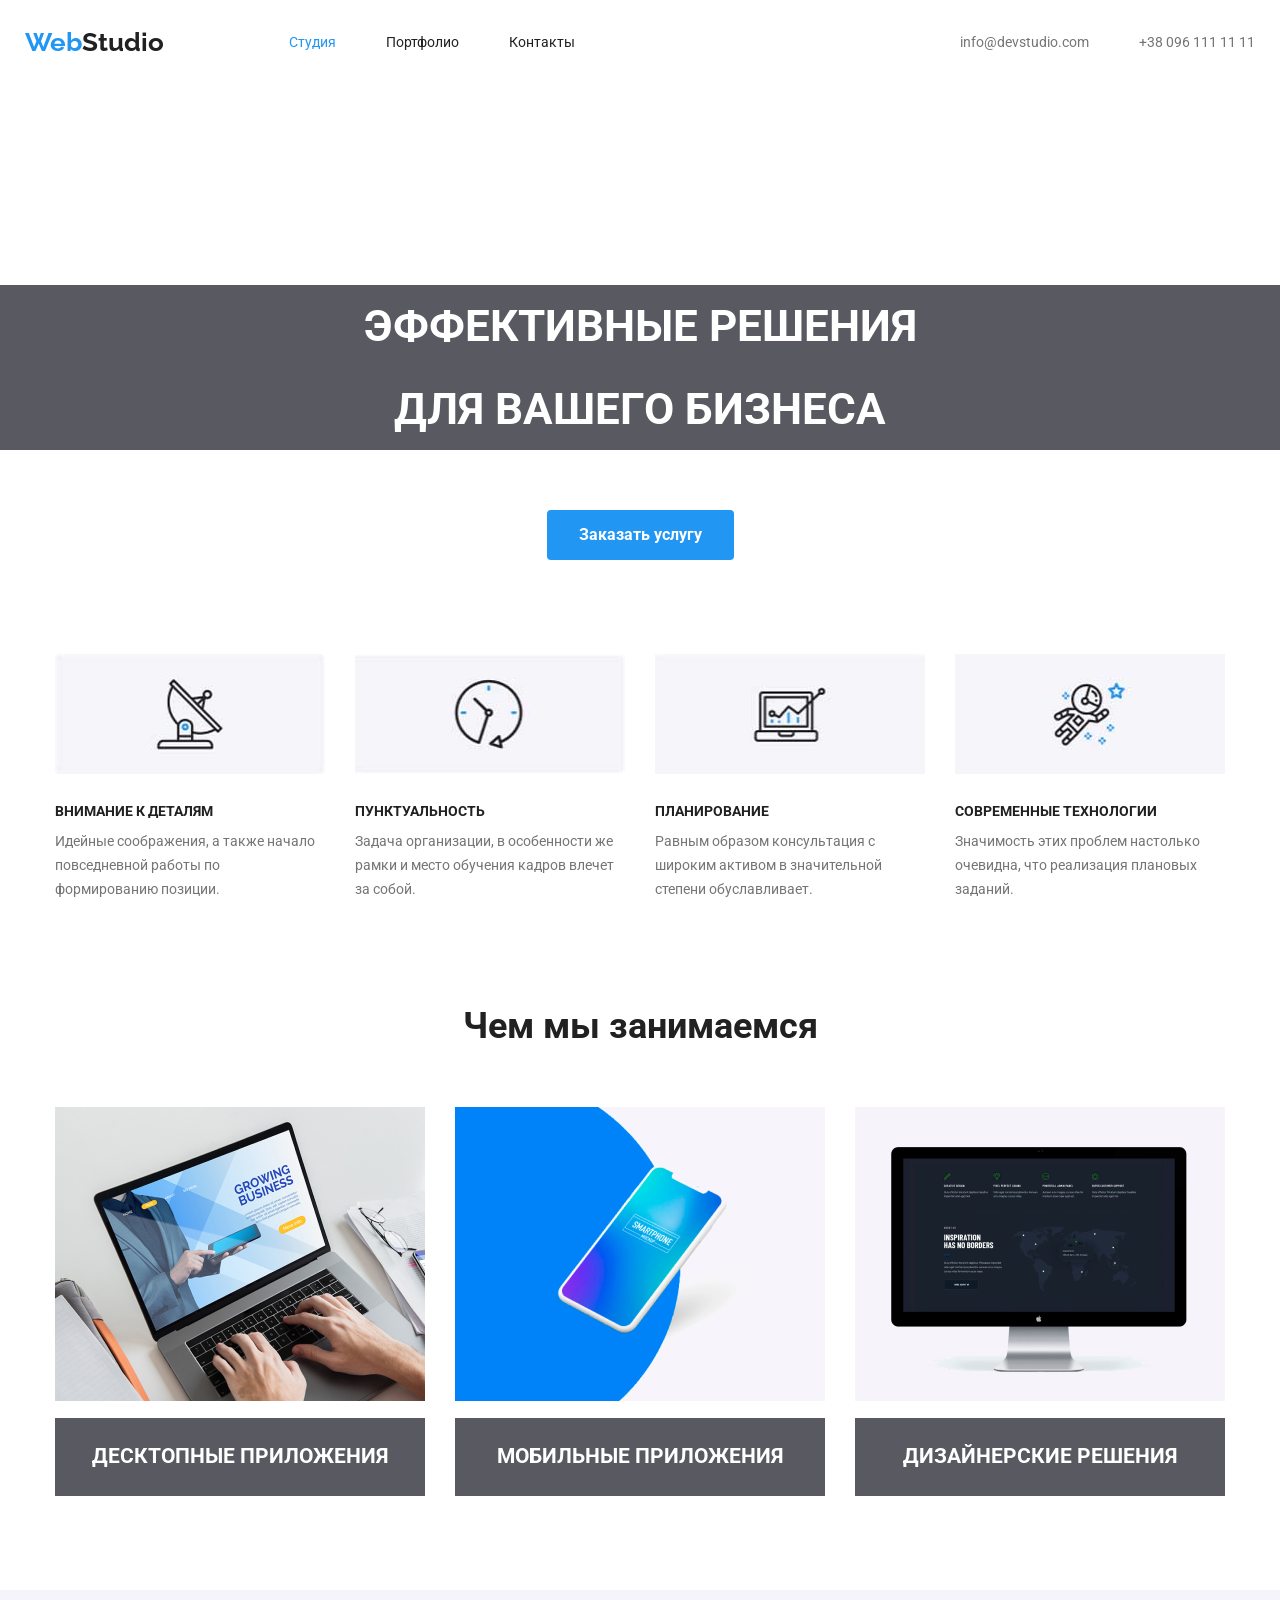
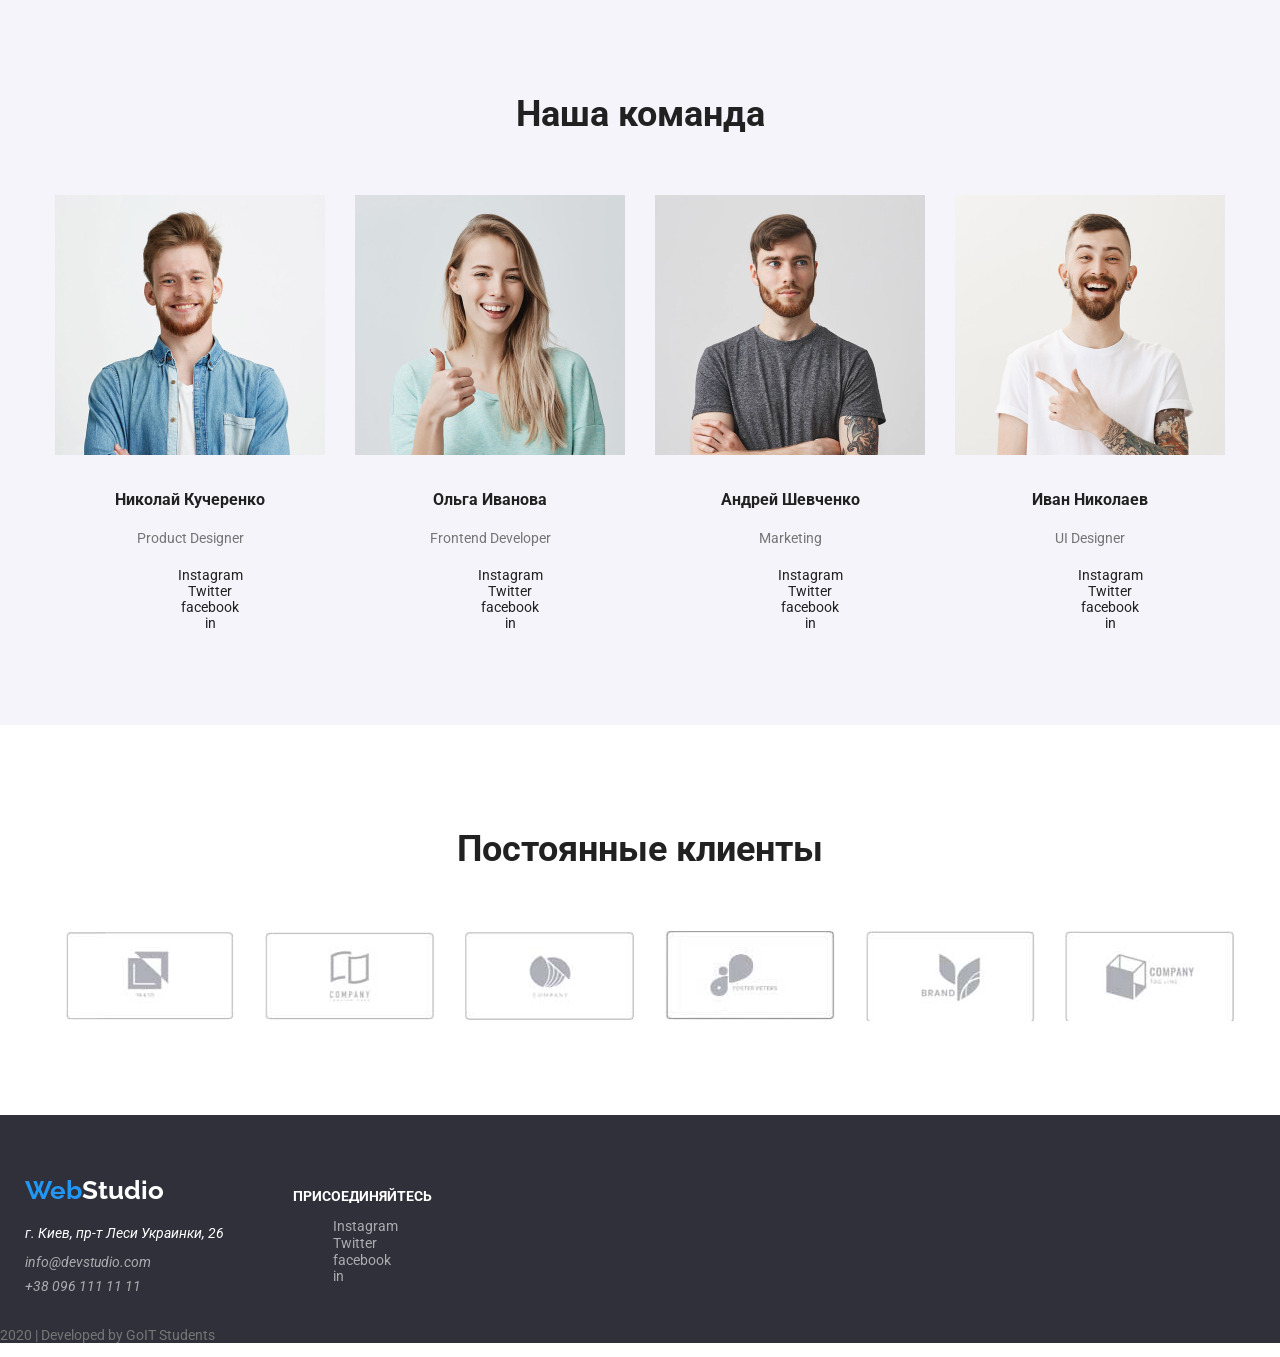
==== index.html @ f67f5628 "удаление ошибки удаление ошибки" ====
<!DOCTYPE html>
<html lang="en">
<head>
<meta charset="UTF-8">
<title>Web Studio</title>

<link href="https://fonts.googleapis.com/css2?family=Raleway:wght@700&family=Roboto:wght@400;700&display=swap" rel="stylesheet"> 

<link rel="stylesheet" type="text/css" href="./css/normalize.css">

<link rel="stylesheet" type="text/css" href="./css/styles.css">

</head>
<body>
   <header>
            <div class="container">
                <nav class="main-nav">
                    <a href="#" class="logo-navigac"><span>Web</span>Studio</a>
                    <ul class="site-nav">
                    <li class="item"><a href="#" class="navigac current">Студия</a></li>
                    <li class="item"><a href="./portfolio.html" class="navigac">Портфолио</a></li>
                    <li class="item"><a href="#" class="navigac">Контакты</a></li>
                    </ul>
                  
                      <ul class="adres-nav">
                      <li class="adres-item"><a href ="mailto:info@devstudio.com" class="contact">info@devstudio.com</a></li>
                      <li class="adres-item"><a href="tel:+380961111111" class="contact">+38 096 111 11 11</a></li>
                      </ul>
                   
                </nav>
            </div>
  </header>


 <main>
    <section class="shapka">
        <h1 class="baner">Эффективные решения<br>для вашего бизнеса</h1>
        <a href="#" class="btn-start">Заказать услугу</a>
    </section>

        <section> 
            <div class="container">
                 <ul  class="advantages">
                    <li class="list-advantages"><img src="images/pole1.jpg" alt="pole1"/>
                    <p class="zaglawn title-advantages">Внимание к деталям</p>
                     <p class="text-pole">Идейные соображения,
                     а также начало повседневной работы по формированию позиции.
                     </p>
                    </li>
                    <li class="list-advantages">
                    <img src="images/pole2.jpg" alt="pole2">
                    <p class="zaglawn title-advantages">Пунктуальность</p>
                    <p class="text-pole">Задача организации,
                     в особенности же рамки и место обучения кадров влечет за собой.
                     </p>
                    </li>
                    <li class="list-advantages">
                    <img src="images/pole3.jpg" alt="pole3">
                     <p class="zaglawn title-advantages">Планирование</p>
                    <p class="text-pole">Равным образом консультация
                     с широким активом в значительной степени обуславливает.
                    </p>
                    </li>
                    <li class="list-advantages">
                     <img src="images/pole4.jpg" alt="pole4">
                     <p class="zaglawn title-advantages">Современные технологии</p>
                     <p class="text-pole">Значимость этих проблем настолько очевидна,
                     что реализация плановых заданий.</p>
                     </li>
                 </ul>
            </div>     
        </section>
    
               
    <div class="container">
        <section class="rabota">
            <p class="title-section"><strong>Чем мы занимаемся</strong></p>
            <ul class="works">
           <li class="works-list">
                <img src="images/destop.jpg" alt="desktop"/>
                <h2 class="zaglawn">Десктопные приложения</h2>
            </li>  
            <li class="works-list">            
                <img src="images/mobi.jpg" alt="mobi"/>
                <h2 class="zaglawn text-fon">Мобильные приложения</h2>
            </li>
            <li class="works-list">
                <img src="images/dizain.jpg" alt="dizain">
                <h2 class="zaglawn text-fon">Дизайнерские решения</h2>
            </li>
            </ul>
        </section>    
    </div>
   

        <section class="komanda">
            <p class="title-section"><strong>Наша команда</strong></p>
        <div class="container">
            <ul class="sotrudnik">
                <li class="sotrudnik-list">  
                    <img src="images/djon.jpg" alt="Николай Кучеренко"/>
                    <h3>Николай Кучеренко</h3>
                    <p class="social-links">Product Designer</p>
                       <ul>
                           <li><a href="#"> Instagram</a></li>
                           <li><a href="#">Twitter</a></li>
                           <li><a href="#">facebook</a></li>
                           <li><a href="#">in</a></li>
                       </ul>
                </li>
                <li class="sotrudnik-list">
                    <img src="images/marta.jpg" alt="Ольга Иванова"/>
                    <h3>Ольга Иванова</h3>
                     <p class="social-links">Frontend Developer</p>
                       <ul>
                          <li><a href="#"> Instagram</a></li>
                          <li><a href="#">Twitter</a></li>
                          <li><a href="#">facebook</a></li>
                         <li><a href="#">in</a></li>
                       </ul>
                </li>   
                <li class="sotrudnik-list">            
                <img src="images/robert.jpg" alt="Андрей Шевченко"/>
                <h3>Андрей Шевченко</h3>
                <p class="social-links">Marketing</p>
                        <ul>
                           <li><a href="#"> Instagram</a></li>
                           <li><a href="#">Twitter</a></li>
                           <li><a href="#">facebook</a></li>
                           <li><a href="#">in</a></li>
                        </ul>
                </li>
                <li class="sotrudnik-list">
                <img src="images/martin.jpg" alt="Иван Николаев"/>
                <h3>Иван Николаев</h3>
                <p class="social-links">UI Designer</p>
                       <ul>
                          <li><a href="#"> Instagram</a></li>
                          <li><a href="#">Twitter</a></li>
                          <li><a href="#">facebook</a></li>
                          <li><a href="#">in</a></li>
                       </ul>
                </li>
            </ul>       
        </div>
        </section>


     <section class="klientu">
       <p class="title-section"><strong>Постоянные клиенты</strong></p>
       <div class="container">
        <ul class="klientu-list">
            <li class="klientu-items"><a href="#"><img src="images/logo1.jpg" alt="Ja-co"/></a></li>
            <li class="klientu-items"><a href="#"><img src="images/logo2.jpg" alt="Kompany"/></a></li>
            <li class="klientu-items"><a href="#"><img src="images/logo3.jpg" alt="Logotip"/></a></li>
            <li class="klientu-items"><a href="#"><img src="images/logo4.jpg" alt="foster peters"/></a></li>
            <li class="klientu-items"><a href="#"><img src="images/logo5.jpg" alt="brand"/></a></li>
            <li class="klientu-items"><a href="#"><img src="images/logo6.jpg" alt="TAg Line"/></a></li>
        </ul>
       </div>
                
    </section>
 </main>

     <footer>

    <div class="container">

      <div class="container-foter">
        <div>
            <a href="#" class="logo-footer"><span>Web</span>Studio</a>
        <address>
            <p class="podval">г. Киев, пр-т Леси Украинки, 26</p>

            <ul class="link-footer">
            <li><a href ="mailto:info@devstudio.com" class="adres-footer">info@devstudio.com</a>
            </li>    
            <li><a href="tel:+380961111111" class="adres-footer" >+38 096 111 11 11</a>
            </li>
            </ul>
        </address>
        </div>
            
        <div class="prisoedinenie">
            <p class="zaglawn">присоединяйтесь</p>
            <ul>
               <li class="soc-seti"><a href="#" aria-label="instagram">Instagram</a></li>
               <li class="soc-seti"><a href="#" aria-label="Twitter">Twitter</a></li>
               <li class="soc-seti"><a href="#" aria-label="Twitter">facebook</a></li>
               <li class="soc-seti"><a href="#" aria-label="linkedin">in</a></li>
             </ul>
    </div>    
    

    </div>
      </div>
          
            <p class="copirayt">2020 | Developed by GoIT Students</p>
     </footer>

 </body>
</html>
---- css/styles.css ----
:root {
    --primary-text-color: #212121;
    --primery-fon: #FFFFFF;
    --stile-text-color: #757575;
    --color-fon-button: #F5F4FA;
     --button-text-activ:#FFFFFF;
    --activ-button-color: #2196F3;
    --activ-text-color:  #2196F3;
    --footer-fon-color: #2F303A;
    --footer-text-color: #FFFFFF;
    --logo-color: #2196F3;
    --section-komanda-color: #F5F4FA;
    --color-adress-footer: rgba(255, 255, 255, 0.6);
    --text-fon: rgba(47, 48, 58, 0.8);  
    --color-zagolovka: #FFFFFF;
    --color-border: #EEEEEE;}

body { color: var(--primary-text-color);
font-family: Roboto, sans-serif;
font-size: 14px;
background-color: var(--primery-fon);
}

li {list-style: none;
    margin-left: 0;}

/*navigac*/

.navigac:hover, .navigac:focus,
.contact:hover, .contact:focus
{color: var(--activ-text-color);
     }
    
.perehod:activ {
    color: var(--activ-text-color);
}     


.contact {color: var(--stile-text-color);
    line-height: 1.14;
           }
/*aktivnaya ssulka*/
.current {color: var(--activ-text-color);}

.container {
    width: 1230px;
    margin-left: auto;
    margin-right: auto;
    padding-left: 15px;
    padding-right: 15px;
}

/*ссылки навигации*/
.main-nav {display: flex;
align-items: center;
}

img {display: block;}

span {color: var(--logo-color);}

/*nash logotip*/
.logo-navigac {font-family: Raleway, cursive;
    font-size: 26px;
    font-weight: bold;
    line-height: 1.19;
margin-right: 85px;}    


.site-nav {display: flex;
margin-top: 0;
margin-bottom: 0;
}


.site-nav .item + .item { margin-left: 50px;}

/* menu */ 
.navigac {display: block;
    padding-top: 32px;
    padding-bottom: 32px;
    margin-top: 0;
    margin-bottom: 0;

line-height: 1.5;}

.adres-nav {display: flex;
margin-left: auto;}

.adres-nav .adres-item + .adres-item {margin-left: 50px;}



.shapka {    
        text-align: center;
           }  
.baner {margin-top: 200px;
    font-size: 44px;
    line-height: 1.88;
    color: var(--button-text-activ);
    text-transform: uppercase;
    background-color: var(--text-fon) }   
 

     /*centralnaya knopka*/  
.btn-start {
display: inline-block;
background-color: var(--activ-button-color);
border-radius: 4px;
color: var(--footer-text-color);
padding: 10px 32px;
font-size: 16px;
font-weight: 700;
line-height: 1.9;
margin-top: 30px;}   


/* 4 preimyshestva */
.advantages {display: flex;
    padding-top: 94px;
    padding-left: 0;
justify-content: center;
margin: 0;}

.advantages .list-advantages + .list-advantages{ margin-left: 30px;}

.list-advantages {width: 270px;
   }

.title-advantages {margin-top: 30px;
    margin-bottom: 0;
}

.zaglawn {
    font-weight: 700;
    text-transform: uppercase;
    line-height: 1.14;
          }

.text-pole {
            line-height: 1.7;
        color: var(--stile-text-color);
        margin-top: 10px;
        margin-bottom: 0;
         }          


/* fon 3 elementov na preimyshestvax*/
.rabota {text-align: center;}

.title-section   {
    margin-top: 94px;
    margin-bottom: 50px;

    font-size: 36px;
       display: inline-block;
    line-height: 1.7;
    }   

.works { display: flex; justify-content: center;
padding-left: 0;
margin-top: 0;
margin-bottom: 0;}


.works .works-list + .works-list {margin-left: 30px;}

.list-works {width: 370px;}

h2 {color: var(--button-text-activ);
    background-color: var(--text-fon);
   padding-top: 27px;
padding-bottom: 27px;
margin-bottom: 94px;
}

/* komanda 4 elementa*/

.komanda {background-color: var(--section-komanda-color);
 text-align: center; }

.sotrudnik {display: flex;
    justify-content: center;
  padding-bottom: 94px;
margin-top: 0;
margin-bottom: 0;
padding-left: 0;} 

.sotrudnik .sotrudnik-list + .sotrudnik-list {
    margin-left: 30px;
}

h3 { display: inline-block;
    margin-top: 30px;
    margin-bottom: 0;
    
font-size: 16px;
line-height: 1.9;}

.social-links { margin-top: 10px;
    margin-bottom: 16px;
    
    line-height: 1.8; 
    color: var(--stile-text-color);}


/* postoyannue klientu */

.klientu {text-align: center;}

.klientu-list {display: flex; margin-top: 0;
margin-bottom: 94px;}

.klientu-list .klientu-items + .klientu-items {margin-left: 30px;}

/* footer*/
footer {font-family: Roboto;
    color: var(--footer-text-color);
    background-color: var(--footer-fon-color);
     font-size: 14px;
  line-height: 1.19;
  padding-top: 60px;
      }

.container-foter {display: flex;
}    

.podval {margin-top: 20px;
margin-bottom: 0;}

.link-footer {padding-left: 0;
    margin-top: 9px;
}

.prisoedinenie {margin-left: 69px;}

.logo-footer {
    color: var(--footer-text-color);
    font-family: Raleway;
    font-style: normal;
    font-weight: bold;
    font-size: 26px;
   }

.adres-footer {color: var(--color-adress-footer) ; 
    line-height: 1.7;
      } 



.soc-seti > a {color: var(--color-adress-footer);}


 
.copirayt {color: var(--stile-text-color);}



      /* Vkladka Portfolio*/
.button 
        {display: inline-block;
        background-color: var(--color-fon-button);
        border-radius: 4px;
         padding: 6px 22px;
         font-size: 16px;
         font-weight: 500;
         line-height: 1.6;}

.button:hover,
.button:focus {
    background-color: var(--activ-button-color);
    color: var(--button-text-activ);
           }         

.vse-knopki{display: flex;
justify-content: center;
margin-bottom: 50px;
margin-top: 0;
margin-top: 94px;}

.vse-knopki .list-vse + .list-vse {margin-left: 8px;}

.galeri {display: flex;
    flex-wrap: wrap;
    padding-left: 0;
    margin-top: 0;
    justify-content: center;
}

.galeri-list {width: 370px;
border: 1px solid var(--color-border);
margin-bottom: 30px;
}

.galeri .galeri-list + .galeri-list {margin-left: 30px;}


.text-box {color:#FFFFFF;
font-size: 18px;
line-height: 1.5;
background-color: #2196F3;}

.title-box {margin-left: 24px;
    font-size: 18px;
    line-height: 2;
    margin-bottom: 4px;
     }

.subtitle {margin-left: 24px;
    margin-top: 0;
    margin-bottom: 20px;
       line-height: 1.9;
       color: var(--stile-text-color);
       }
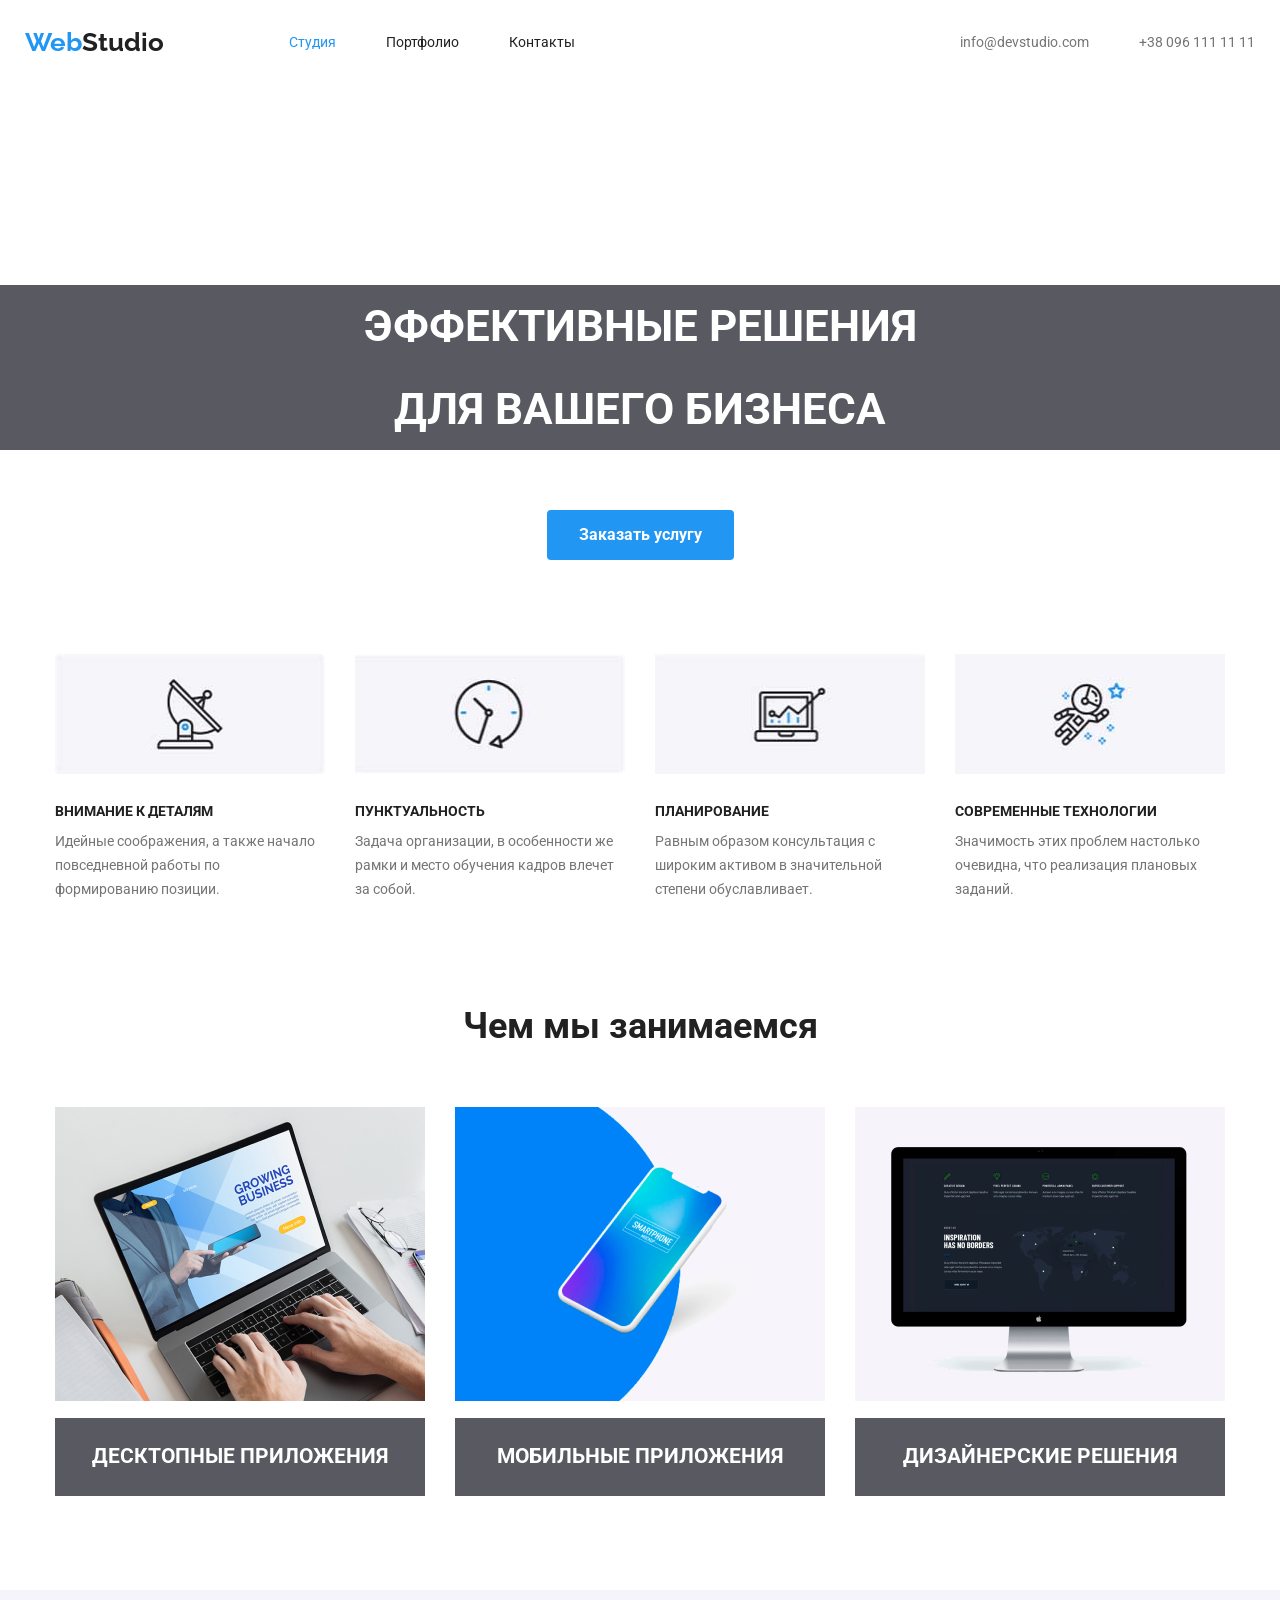
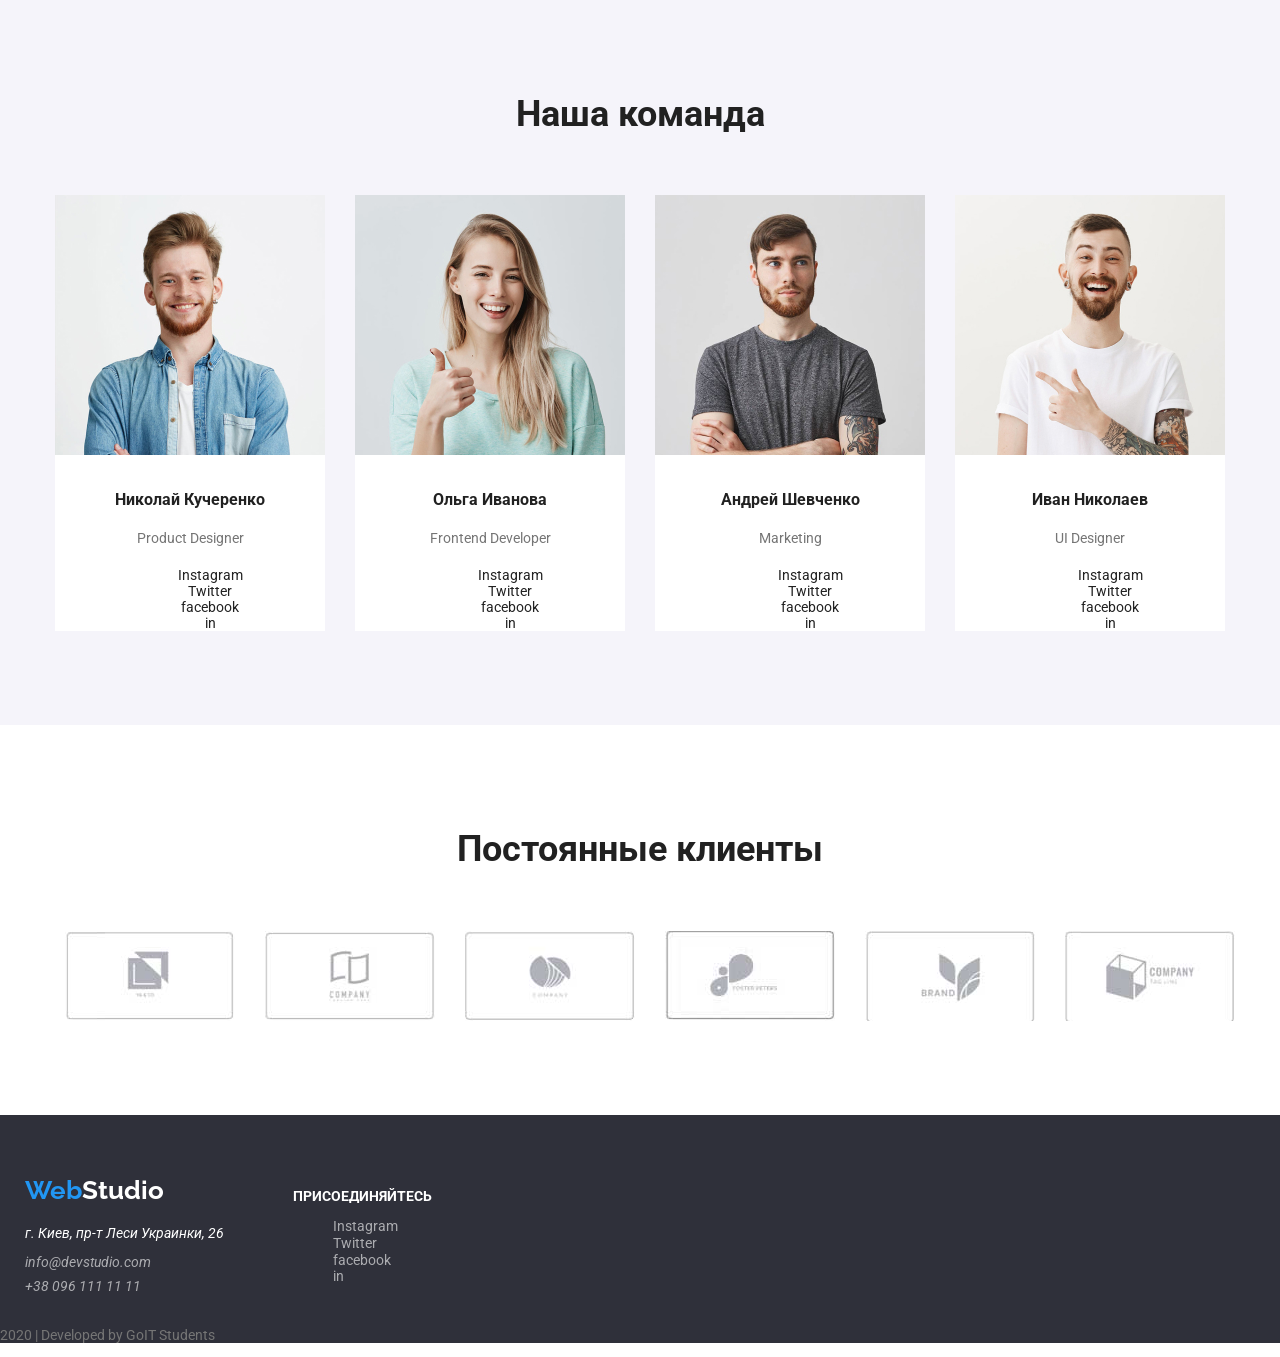
==== commit 11e17706: "Добавление фона к сотруднику" ====
--- a/index.html
+++ b/index.html
@@ -98,6 +98,7 @@
         <div class="container">
             <ul class="sotrudnik">
                 <li class="sotrudnik-list">  
+                    <div class="fon-sotrudnik">
                     <img src="images/djon.jpg" alt="Николай Кучеренко"/>
                     <h3>Николай Кучеренко</h3>
                     <p class="social-links">Product Designer</p>
@@ -107,9 +108,11 @@
                            <li><a href="#">facebook</a></li>
                            <li><a href="#">in</a></li>
                        </ul>
+                    </div>
                 </li>
                 <li class="sotrudnik-list">
-                    <img src="images/marta.jpg" alt="Ольга Иванова"/>
+                    <div class="fon-sotrudnik">
+                        <img src="images/marta.jpg" alt="Ольга Иванова"/>
                     <h3>Ольга Иванова</h3>
                      <p class="social-links">Frontend Developer</p>
                        <ul>
@@ -118,9 +121,11 @@
                           <li><a href="#">facebook</a></li>
                          <li><a href="#">in</a></li>
                        </ul>
+                    </div>
                 </li>   
                 <li class="sotrudnik-list">            
-                <img src="images/robert.jpg" alt="Андрей Шевченко"/>
+                <div class="fon-sotrudnik">
+                    <img src="images/robert.jpg" alt="Андрей Шевченко"/>
                 <h3>Андрей Шевченко</h3>
                 <p class="social-links">Marketing</p>
                         <ul>
@@ -129,9 +134,11 @@
                            <li><a href="#">facebook</a></li>
                            <li><a href="#">in</a></li>
                         </ul>
+                </div>
                 </li>
                 <li class="sotrudnik-list">
-                <img src="images/martin.jpg" alt="Иван Николаев"/>
+                <div class="fon-sotrudnik">
+                    <img src="images/martin.jpg" alt="Иван Николаев"/>
                 <h3>Иван Николаев</h3>
                 <p class="social-links">UI Designer</p>
                        <ul>
@@ -140,6 +147,7 @@
                           <li><a href="#">facebook</a></li>
                           <li><a href="#">in</a></li>
                        </ul>
+                </div>
                 </li>
             </ul>       
         </div>
--- a/css/styles.css
+++ b/css/styles.css
@@ -186,6 +186,8 @@
 margin-bottom: 0;
 padding-left: 0;} 
 
+.fon-sotrudnik {background-color: var(--primery-fon) ;} 
+
 .sotrudnik .sotrudnik-list + .sotrudnik-list {
     margin-left: 30px;
 }
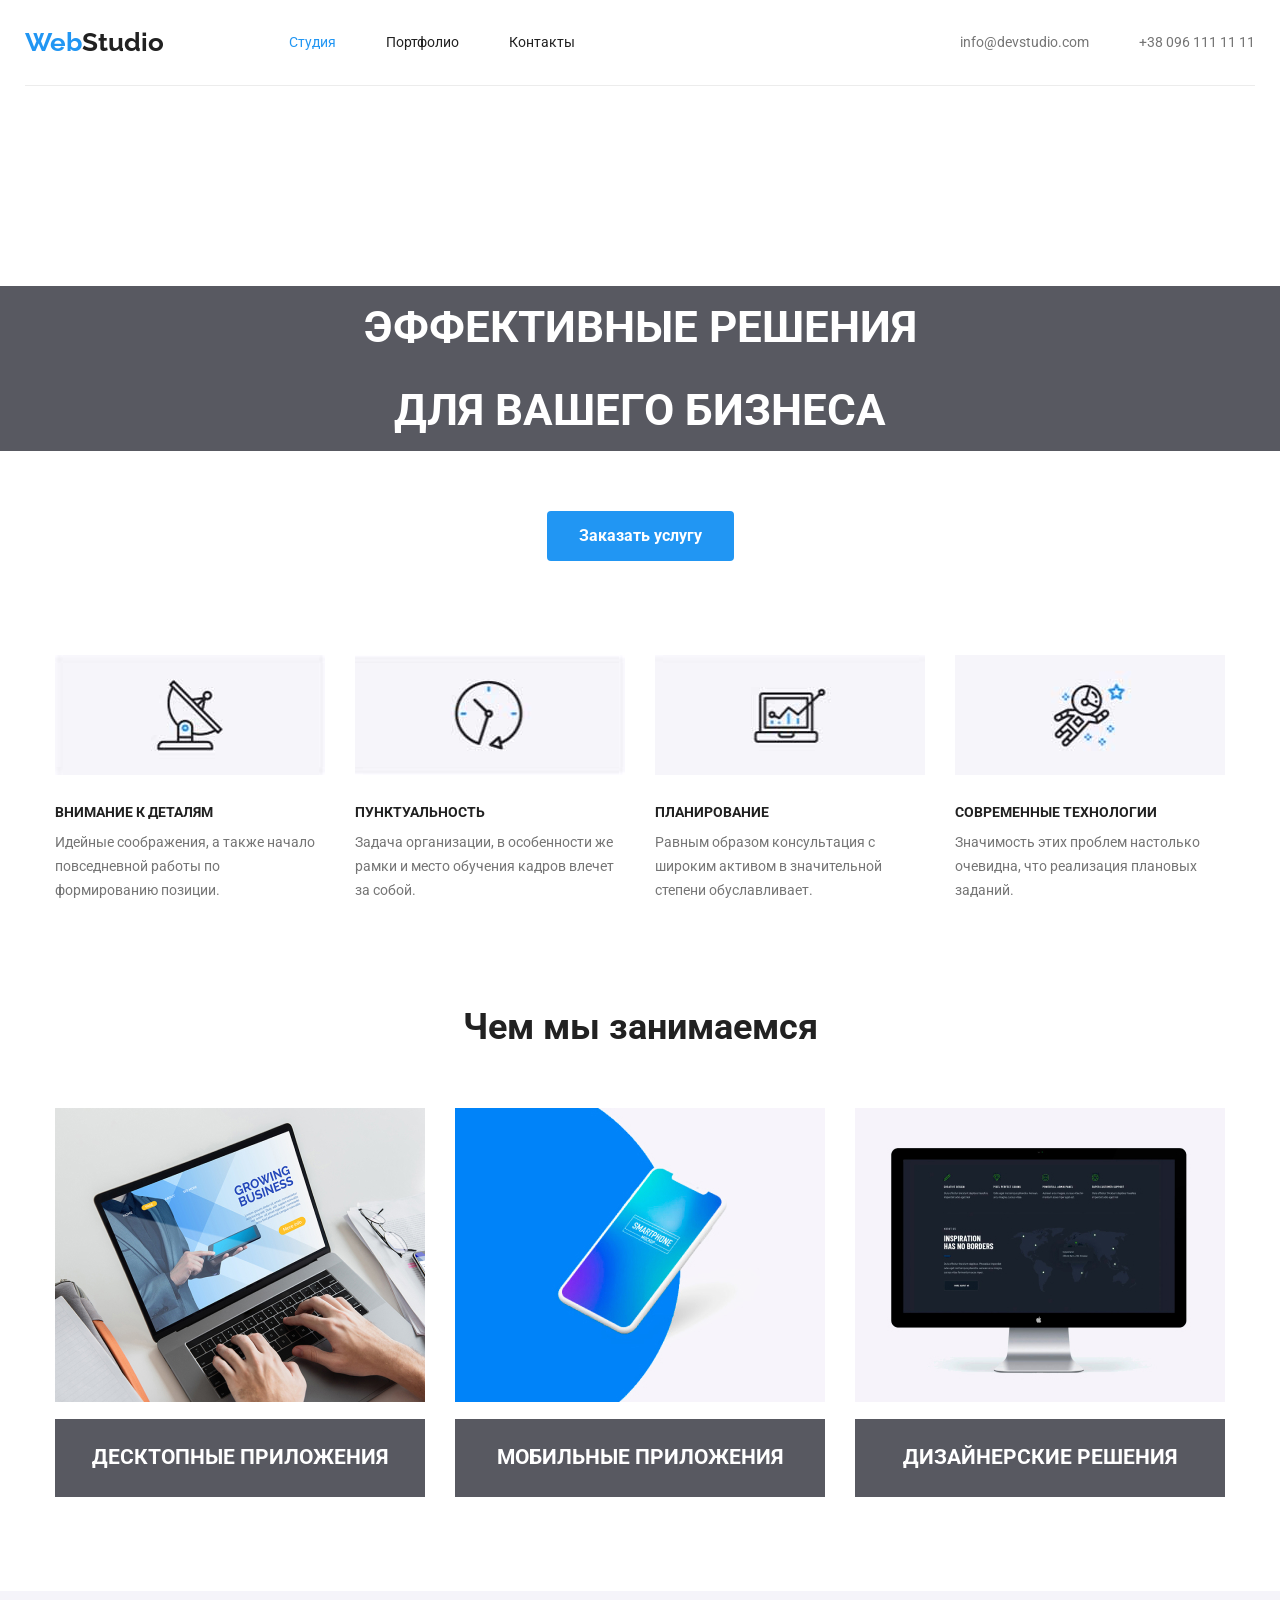
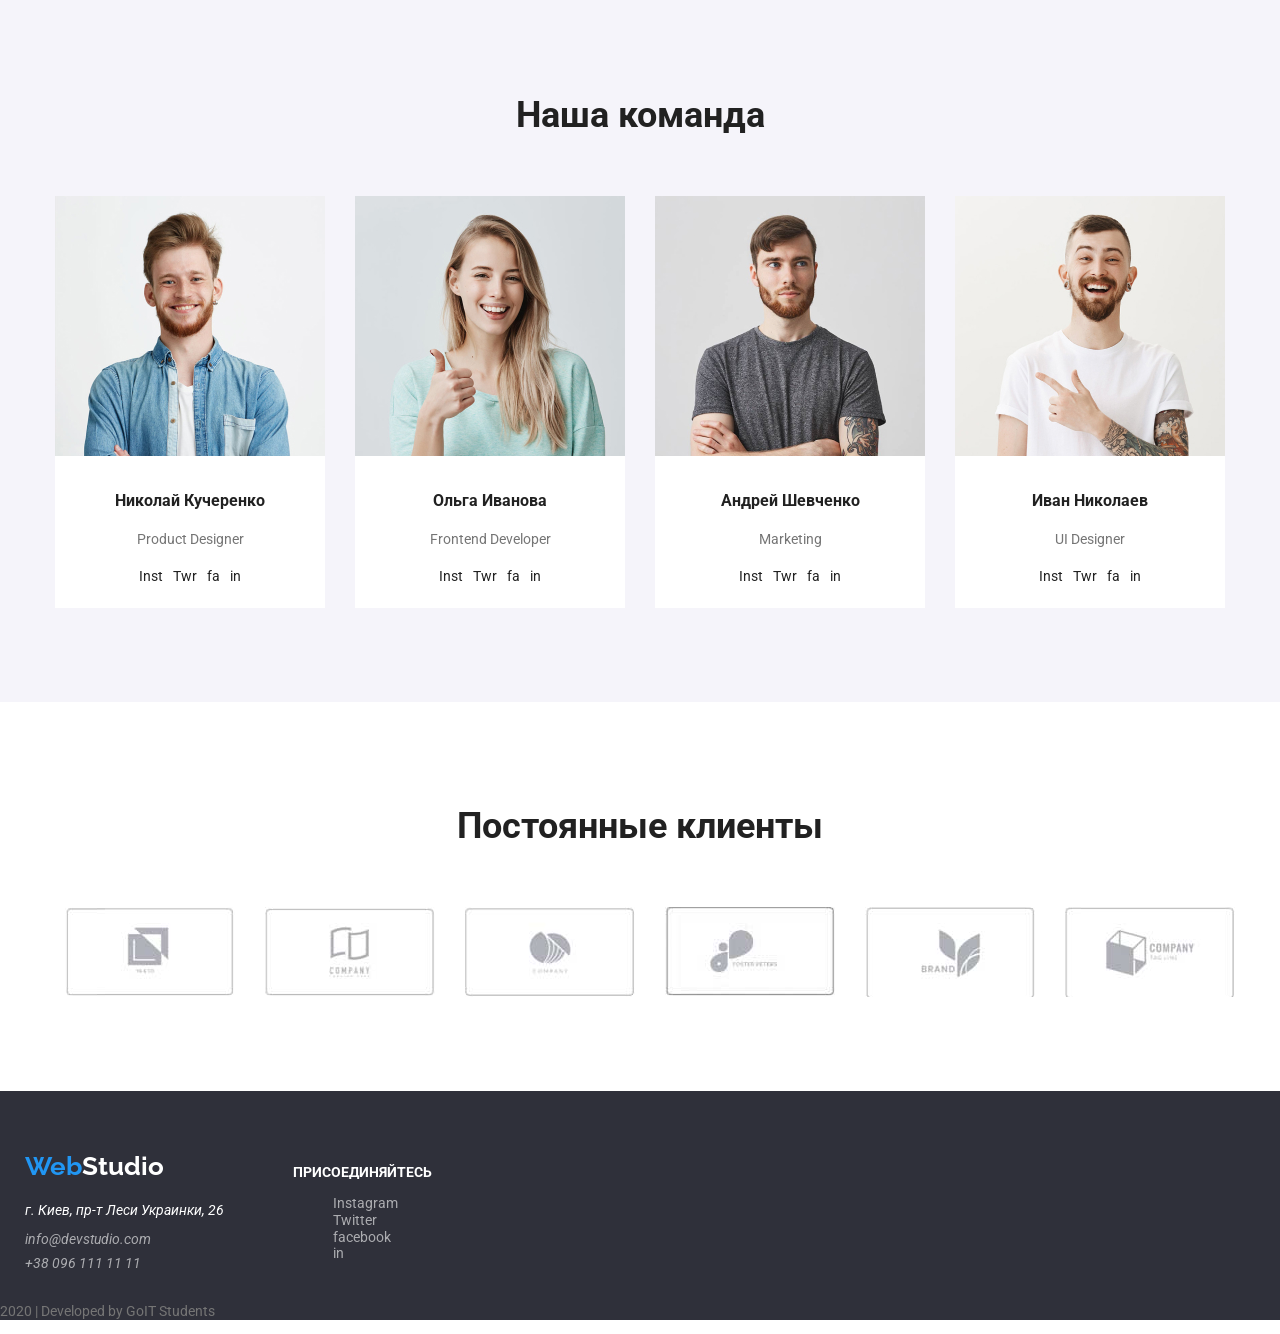
==== commit 7501647e: "отступ соц сети отступ соц сети" ====
--- a/index.html
+++ b/index.html
@@ -102,11 +102,11 @@
                     <img src="images/djon.jpg" alt="Николай Кучеренко"/>
                     <h3>Николай Кучеренко</h3>
                     <p class="social-links">Product Designer</p>
-                       <ul>
-                           <li><a href="#"> Instagram</a></li>
-                           <li><a href="#">Twitter</a></li>
-                           <li><a href="#">facebook</a></li>
-                           <li><a href="#">in</a></li>
+                       <ul class="seti">
+                           <li class="link-seti"><a href="#"> Inst</a></li>
+                           <li class="link-seti"><a href="#">Twr</a></li>
+                           <li class="link-seti"><a href="#">fa</a></li>
+                           <li class="link-seti"><a href="#">in</a></li>
                        </ul>
                     </div>
                 </li>
@@ -115,12 +115,12 @@
                         <img src="images/marta.jpg" alt="Ольга Иванова"/>
                     <h3>Ольга Иванова</h3>
                      <p class="social-links">Frontend Developer</p>
-                       <ul>
-                          <li><a href="#"> Instagram</a></li>
-                          <li><a href="#">Twitter</a></li>
-                          <li><a href="#">facebook</a></li>
-                         <li><a href="#">in</a></li>
-                       </ul>
+                     <ul class="seti">
+                        <li class="link-seti"><a href="#"> Inst</a></li>
+                        <li class="link-seti"><a href="#">Twr</a></li>
+                        <li class="link-seti"><a href="#">fa</a></li>
+                        <li class="link-seti"><a href="#">in</a></li>
+                    </ul>
                     </div>
                 </li>   
                 <li class="sotrudnik-list">            
@@ -128,12 +128,12 @@
                     <img src="images/robert.jpg" alt="Андрей Шевченко"/>
                 <h3>Андрей Шевченко</h3>
                 <p class="social-links">Marketing</p>
-                        <ul>
-                           <li><a href="#"> Instagram</a></li>
-                           <li><a href="#">Twitter</a></li>
-                           <li><a href="#">facebook</a></li>
-                           <li><a href="#">in</a></li>
-                        </ul>
+                <ul class="seti">
+                    <li class="link-seti"><a href="#"> Inst</a></li>
+                    <li class="link-seti"><a href="#">Twr</a></li>
+                    <li class="link-seti"><a href="#">fa</a></li>
+                    <li class="link-seti"><a href="#">in</a></li>
+                </ul>
                 </div>
                 </li>
                 <li class="sotrudnik-list">
@@ -141,12 +141,12 @@
                     <img src="images/martin.jpg" alt="Иван Николаев"/>
                 <h3>Иван Николаев</h3>
                 <p class="social-links">UI Designer</p>
-                       <ul>
-                          <li><a href="#"> Instagram</a></li>
-                          <li><a href="#">Twitter</a></li>
-                          <li><a href="#">facebook</a></li>
-                          <li><a href="#">in</a></li>
-                       </ul>
+                <ul class="seti">
+                    <li class="link-seti"><a href="#"> Inst</a></li>
+                    <li class="link-seti"><a href="#">Twr</a></li>
+                    <li class="link-seti"><a href="#">fa</a></li>
+                    <li class="link-seti"><a href="#">in</a></li>
+                </ul>
                 </div>
                 </li>
             </ul>       
--- a/css/styles.css
+++ b/css/styles.css
@@ -53,6 +53,7 @@
 /*ссылки навигации*/
 .main-nav {display: flex;
 align-items: center;
+border-bottom: 1px solid #ECECEC;
 }
 
 img {display: block;}
@@ -205,6 +206,13 @@
     line-height: 1.8; 
     color: var(--stile-text-color);}
 
+.seti {display: flex;
+     padding-left: 0;
+     padding-bottom: 24px;
+    justify-content: center;
+}
+.seti .link-seti + .link-seti {margin-left: 10px;}
+
 
 /* postoyannue klientu */
 
@@ -287,14 +295,24 @@
     padding-left: 0;
     margin-top: 0;
     justify-content: center;
+    margin-bottom: 64px;
+    border: 1px solid red;
 }
 
 .galeri-list {width: 370px;
-border: 1px solid var(--color-border);
 margin-bottom: 30px;
 }
 
+.cart-content {  
+     border-bottom: 1px solid var(--color-border);
+     border-left: 1px solid var(--color-border);
+     border-right: 1px solid var(--color-border);
+     padding: 20px 24px;
+  }
+
+
 .galeri .galeri-list + .galeri-list {margin-left: 30px;}
+
 
 
 .text-box {color:#FFFFFF;
@@ -302,15 +320,14 @@
 line-height: 1.5;
 background-color: #2196F3;}
 
-.title-box {margin-left: 24px;
+.title-box {margin-top: 0;
+    margin-bottom: 4px;
     font-size: 18px;
     line-height: 2;
-    margin-bottom: 4px;
-     }
-
-.subtitle {margin-left: 24px;
-    margin-top: 0;
-    margin-bottom: 20px;
-       line-height: 1.9;
+      }
+
+.subtitle {margin-top: 0;
+    margin-bottom: 0;
+     line-height: 1.9;
        color: var(--stile-text-color);
        }          
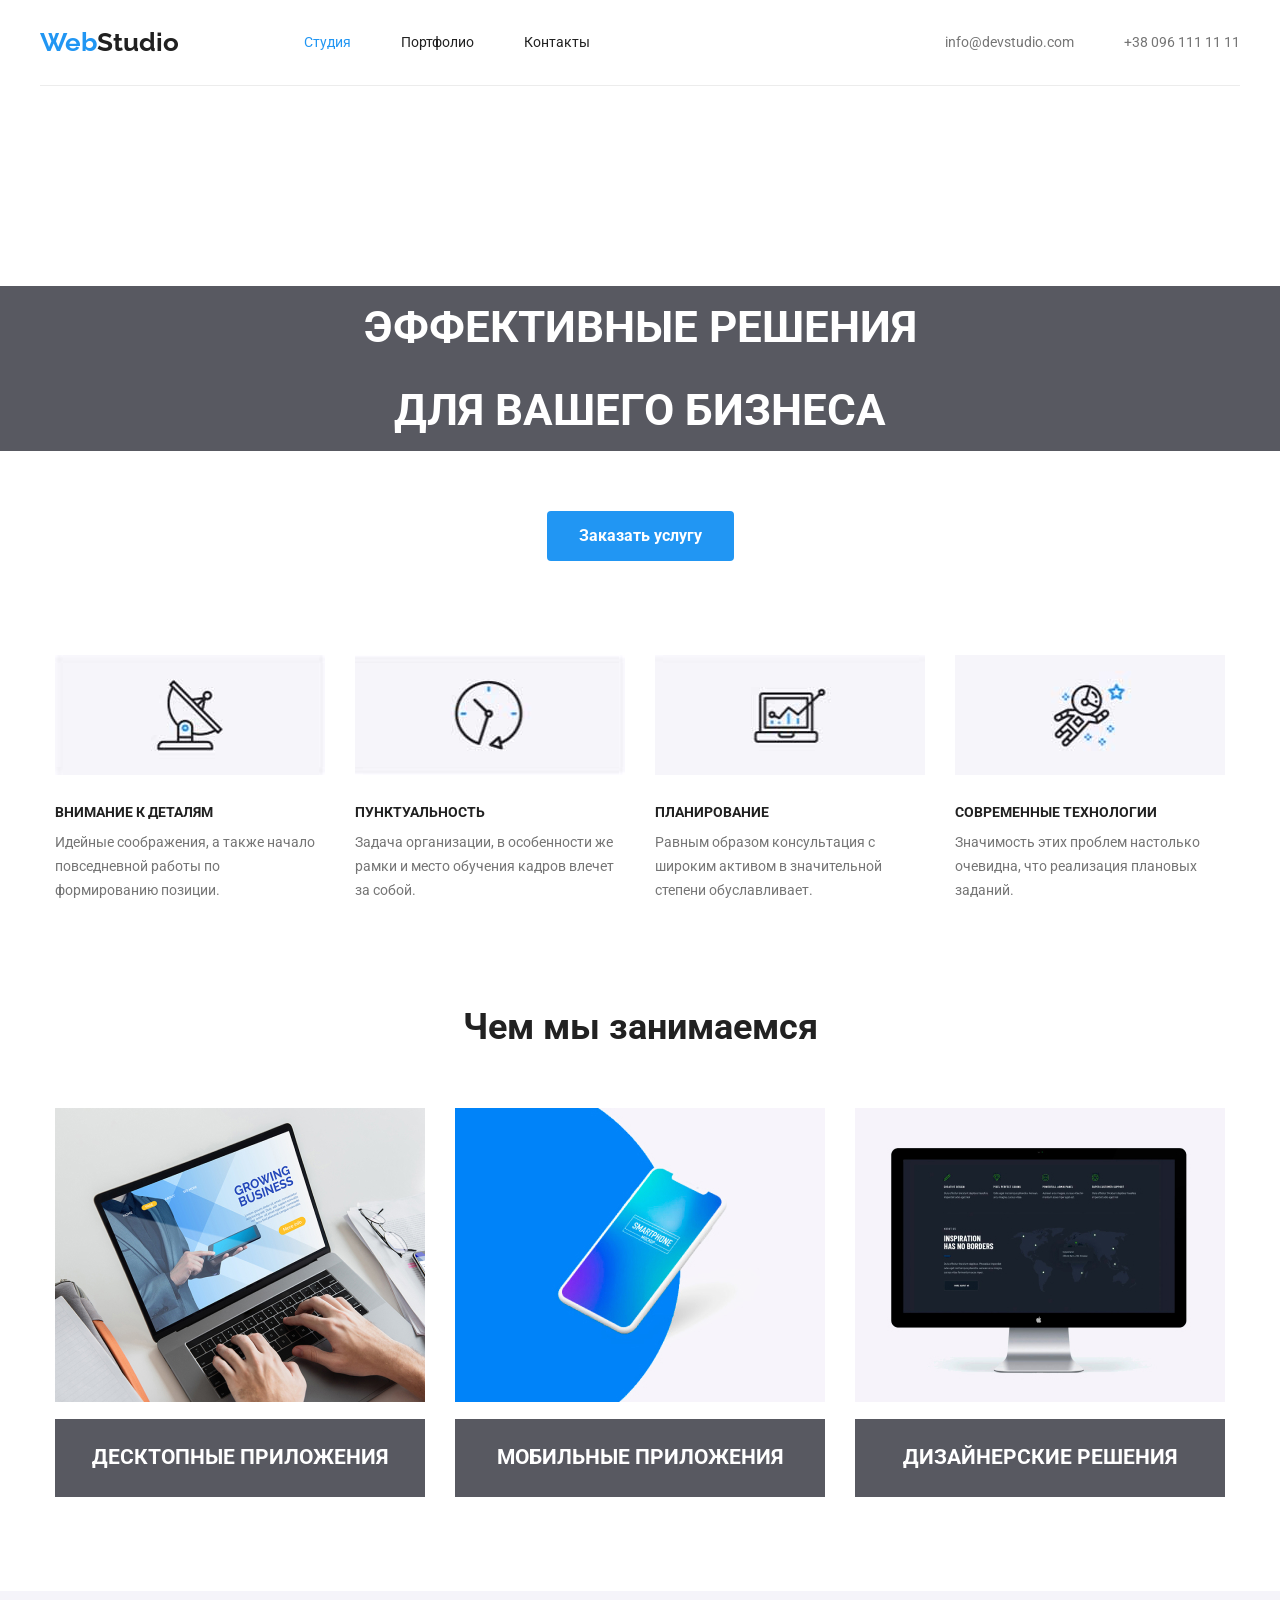
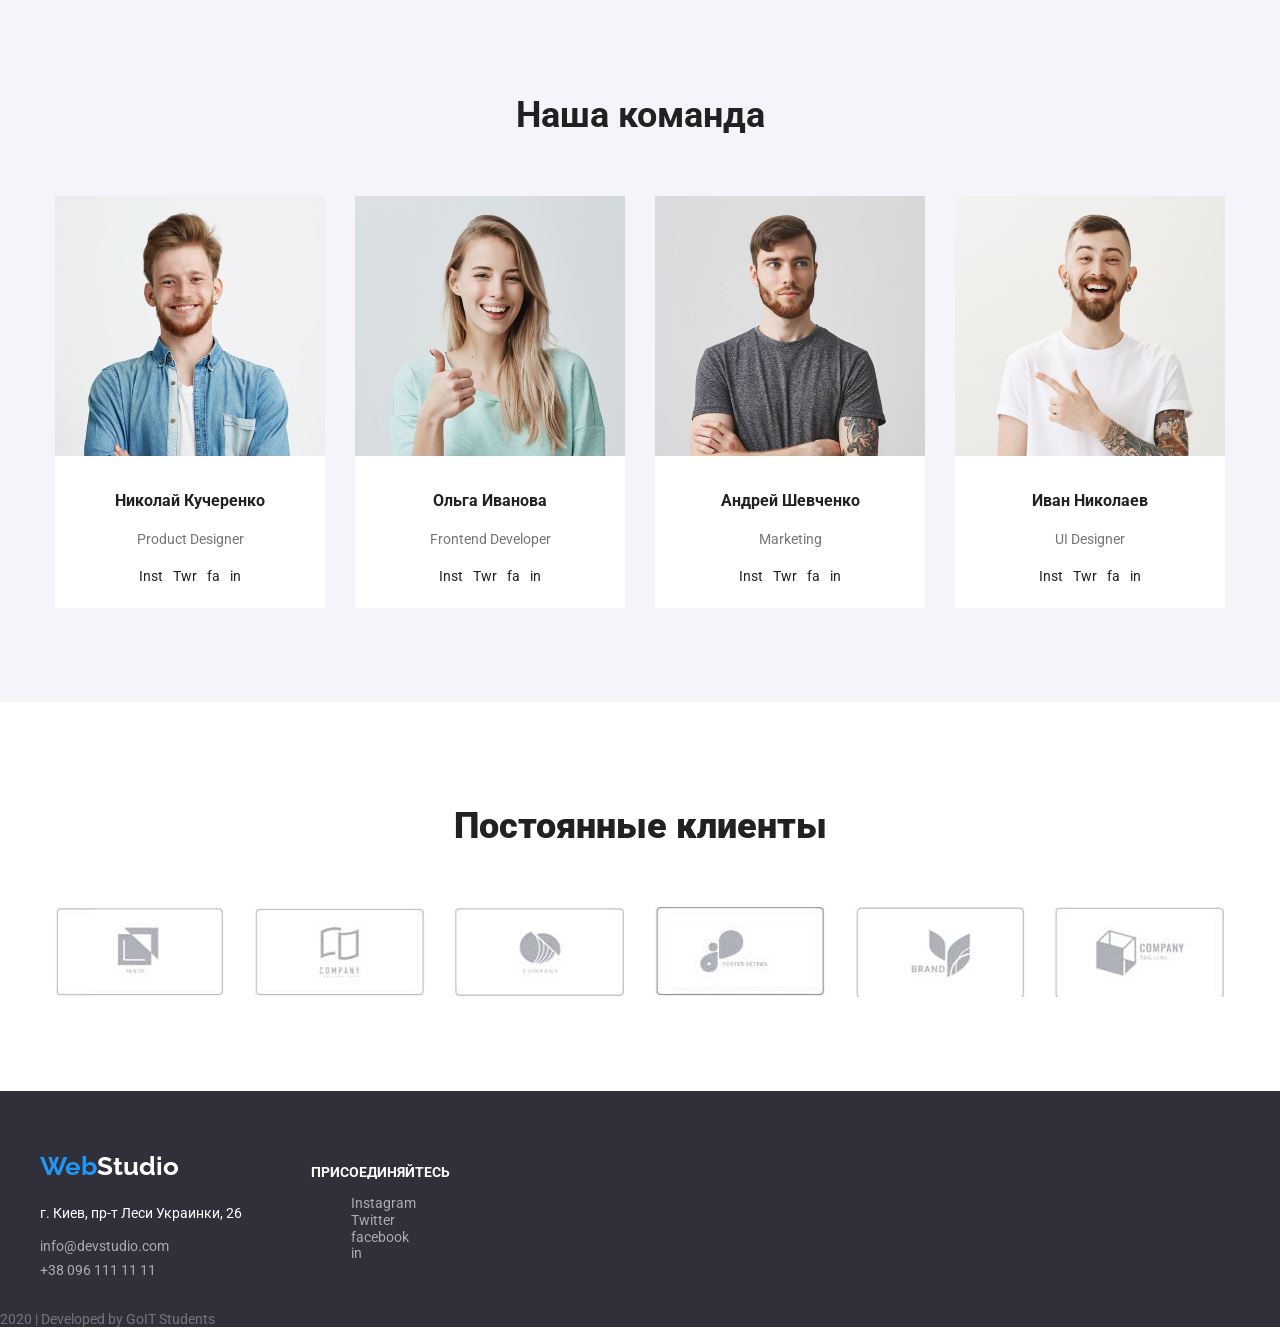
==== commit c3b547fb: "правки по отступам и разметке" ====
--- a/index.html
+++ b/index.html
@@ -40,6 +40,7 @@
 
         <section> 
             <div class="container">
+                <h2 class="title-advantage">Наши преимущества</h2>
                  <ul  class="advantages">
                     <li class="list-advantages"><img src="images/pole1.jpg" alt="pole1"/>
                     <p class="zaglawn title-advantages">Внимание к деталям</p>
@@ -78,15 +79,15 @@
             <ul class="works">
            <li class="works-list">
                 <img src="images/destop.jpg" alt="desktop"/>
-                <h2 class="zaglawn">Десктопные приложения</h2>
+                <h2 class="zaglawn works-title">Десктопные приложения</h2>
             </li>  
             <li class="works-list">            
                 <img src="images/mobi.jpg" alt="mobi"/>
-                <h2 class="zaglawn text-fon">Мобильные приложения</h2>
+                <h2 class="zaglawn works-title">Мобильные приложения</h2>
             </li>
             <li class="works-list">
                 <img src="images/dizain.jpg" alt="dizain">
-                <h2 class="zaglawn text-fon">Дизайнерские решения</h2>
+                <h2 class="zaglawn works-title">Дизайнерские решения</h2>
             </li>
             </ul>
         </section>    
@@ -100,7 +101,7 @@
                 <li class="sotrudnik-list">  
                     <div class="fon-sotrudnik">
                     <img src="images/djon.jpg" alt="Николай Кучеренко"/>
-                    <h3>Николай Кучеренко</h3>
+                    <h3 class="title-sotrudnik">Николай Кучеренко</h3>
                     <p class="social-links">Product Designer</p>
                        <ul class="seti">
                            <li class="link-seti"><a href="#"> Inst</a></li>
@@ -113,7 +114,7 @@
                 <li class="sotrudnik-list">
                     <div class="fon-sotrudnik">
                         <img src="images/marta.jpg" alt="Ольга Иванова"/>
-                    <h3>Ольга Иванова</h3>
+                    <h3 class="title-sotrudnik">Ольга Иванова</h3>
                      <p class="social-links">Frontend Developer</p>
                      <ul class="seti">
                         <li class="link-seti"><a href="#"> Inst</a></li>
@@ -126,7 +127,7 @@
                 <li class="sotrudnik-list">            
                 <div class="fon-sotrudnik">
                     <img src="images/robert.jpg" alt="Андрей Шевченко"/>
-                <h3>Андрей Шевченко</h3>
+                <h3 class="title-sotrudnik">Андрей Шевченко</h3>
                 <p class="social-links">Marketing</p>
                 <ul class="seti">
                     <li class="link-seti"><a href="#"> Inst</a></li>
@@ -139,7 +140,7 @@
                 <li class="sotrudnik-list">
                 <div class="fon-sotrudnik">
                     <img src="images/martin.jpg" alt="Иван Николаев"/>
-                <h3>Иван Николаев</h3>
+                <h3 class="title-sotrudnik">Иван Николаев</h3>
                 <p class="social-links">UI Designer</p>
                 <ul class="seti">
                     <li class="link-seti"><a href="#"> Inst</a></li>
@@ -155,7 +156,7 @@
 
 
      <section class="klientu">
-       <p class="title-section"><strong>Постоянные клиенты</strong></p>
+       <h4 class="title-section"><strong>Постоянные клиенты</strong></h4>
        <div class="container">
         <ul class="klientu-list">
             <li class="klientu-items"><a href="#"><img src="images/logo1.jpg" alt="Ja-co"/></a></li>
--- a/css/styles.css
+++ b/css/styles.css
@@ -43,12 +43,10 @@
 .current {color: var(--activ-text-color);}
 
 .container {
-    width: 1230px;
+    width: 1200px;
     margin-left: auto;
     margin-right: auto;
-    padding-left: 15px;
-    padding-right: 15px;
-}
+   }
 
 /*ссылки навигации*/
 .main-nav {display: flex;
@@ -168,7 +166,7 @@
 
 .list-works {width: 370px;}
 
-h2 {color: var(--button-text-activ);
+.works-title {color: var(--button-text-activ);
     background-color: var(--text-fon);
    padding-top: 27px;
 padding-bottom: 27px;
@@ -193,7 +191,7 @@
     margin-left: 30px;
 }
 
-h3 { display: inline-block;
+.title-sotrudnik { display: inline-block;
     margin-top: 30px;
     margin-bottom: 0;
     
@@ -218,8 +216,11 @@
 
 .klientu {text-align: center;}
 
-.klientu-list {display: flex; margin-top: 0;
-margin-bottom: 94px;}
+.klientu-list {display: flex;
+     margin-top: 0;
+margin-bottom: 94px;
+padding-left: 0;
+justify-content: center;}
 
 .klientu-list .klientu-items + .klientu-items {margin-left: 30px;}
 
@@ -235,8 +236,11 @@
 .container-foter {display: flex;
 }    
 
+address {font-style: inherit;}
+
 .podval {margin-top: 20px;
-margin-bottom: 0;}
+margin-bottom: 0;
+line-height: 1.7;}
 
 .link-footer {padding-left: 0;
     margin-top: 9px;
@@ -253,10 +257,8 @@
    }
 
 .adres-footer {color: var(--color-adress-footer) ; 
-    line-height: 1.7;
-      } 
-
-
+    line-height: 1.7; 
+         } 
 
 .soc-seti > a {color: var(--color-adress-footer);}
 
@@ -290,18 +292,24 @@
 
 .vse-knopki .list-vse + .list-vse {margin-left: 8px;}
 
+.title-galeri, .title-advantage {margin: 0;
+height: 0;
+color: transparent;}
+
 .galeri {display: flex;
     flex-wrap: wrap;
     padding-left: 0;
     margin-top: 0;
+    margin-bottom: 94px;
     justify-content: center;
-    margin-bottom: 64px;
-    border: 1px solid red;
 }
 
 .galeri-list {width: 370px;
 margin-bottom: 30px;
-}
+margin-right: 30px;
+}
+.galeri-list:nth-child(3n) {margin-right: 0;}
+.galeri-list:nth-last-child(-n+3) {margin-bottom: 0;}
 
 .cart-content {  
      border-bottom: 1px solid var(--color-border);
@@ -311,11 +319,10 @@
   }
 
 
-.galeri .galeri-list + .galeri-list {margin-left: 30px;}
-
-
-
-.text-box {color:#FFFFFF;
+
+.text-box {
+    margin-bottom: 0;
+    color:#FFFFFF;
 font-size: 18px;
 line-height: 1.5;
 background-color: #2196F3;}
@@ -330,4 +337,5 @@
     margin-bottom: 0;
      line-height: 1.9;
        color: var(--stile-text-color);
-       }          +font-size: 16px;
+font-weight: normal;}          
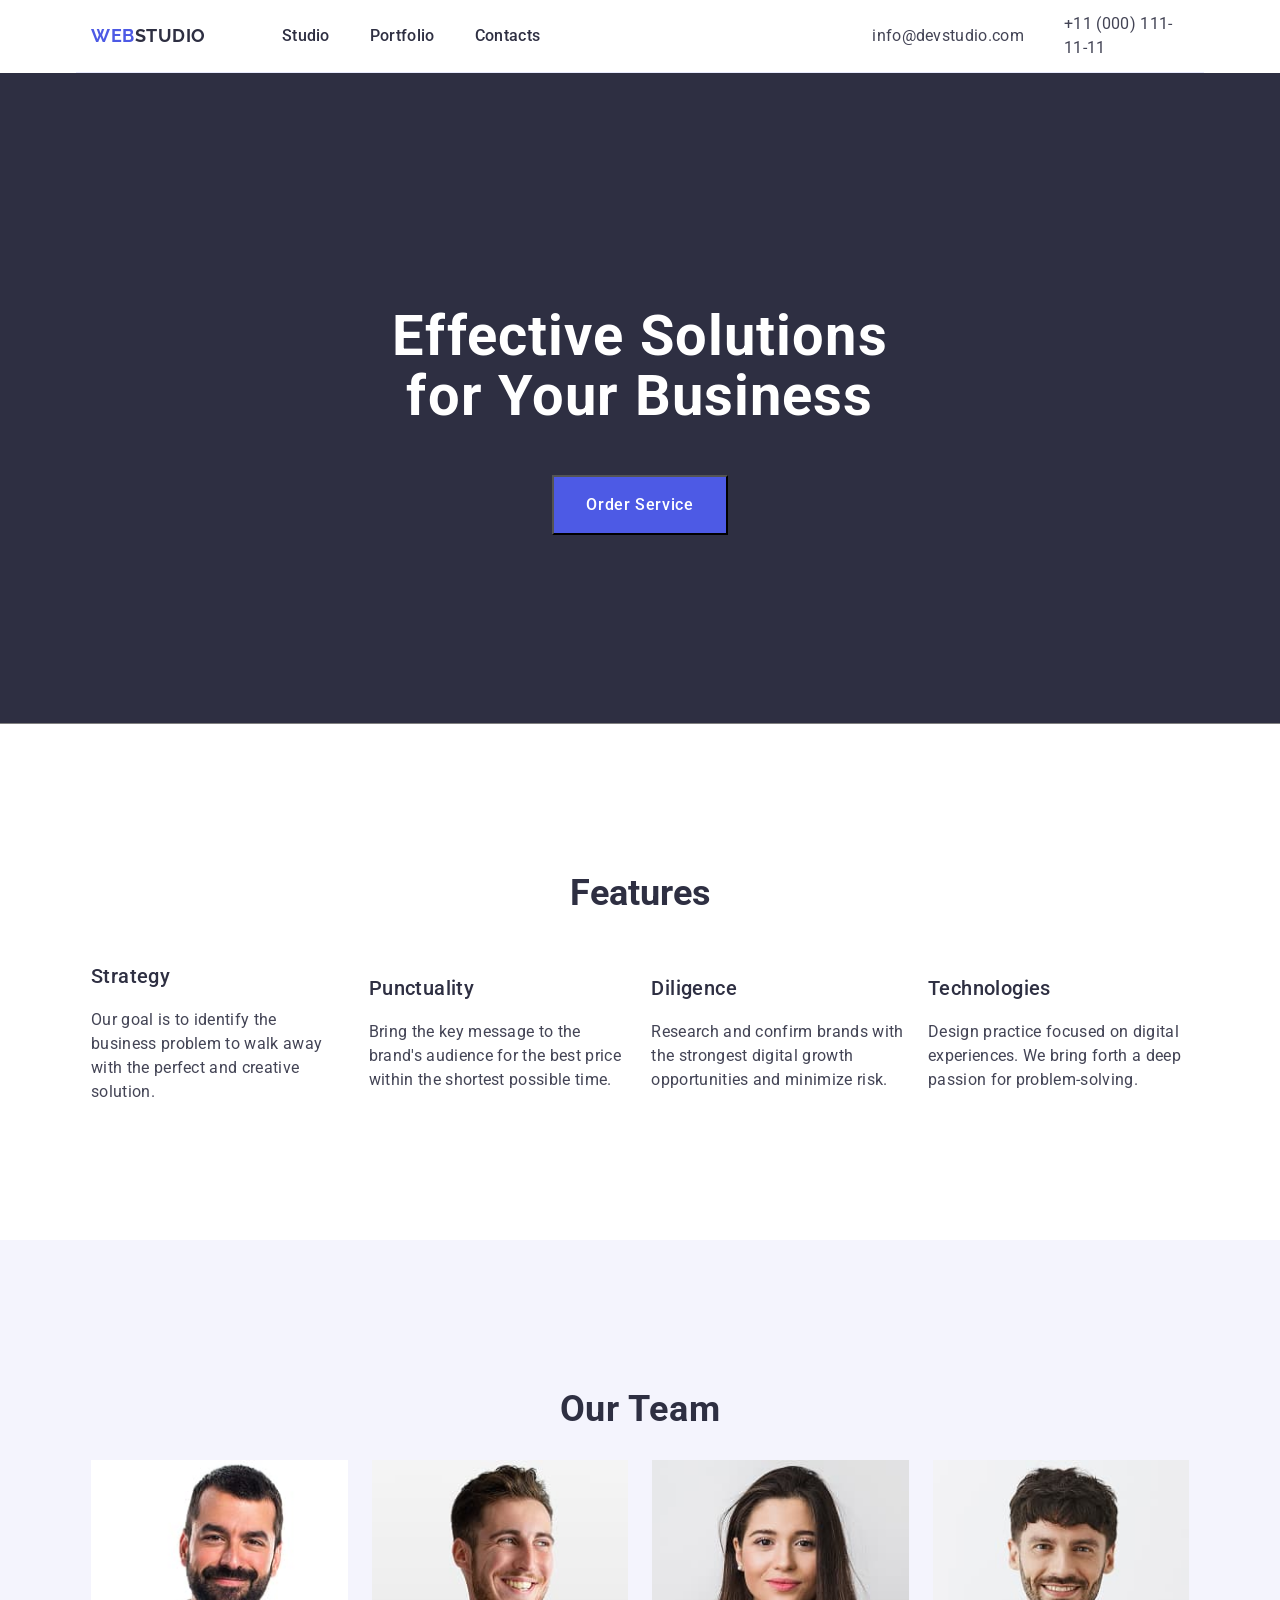
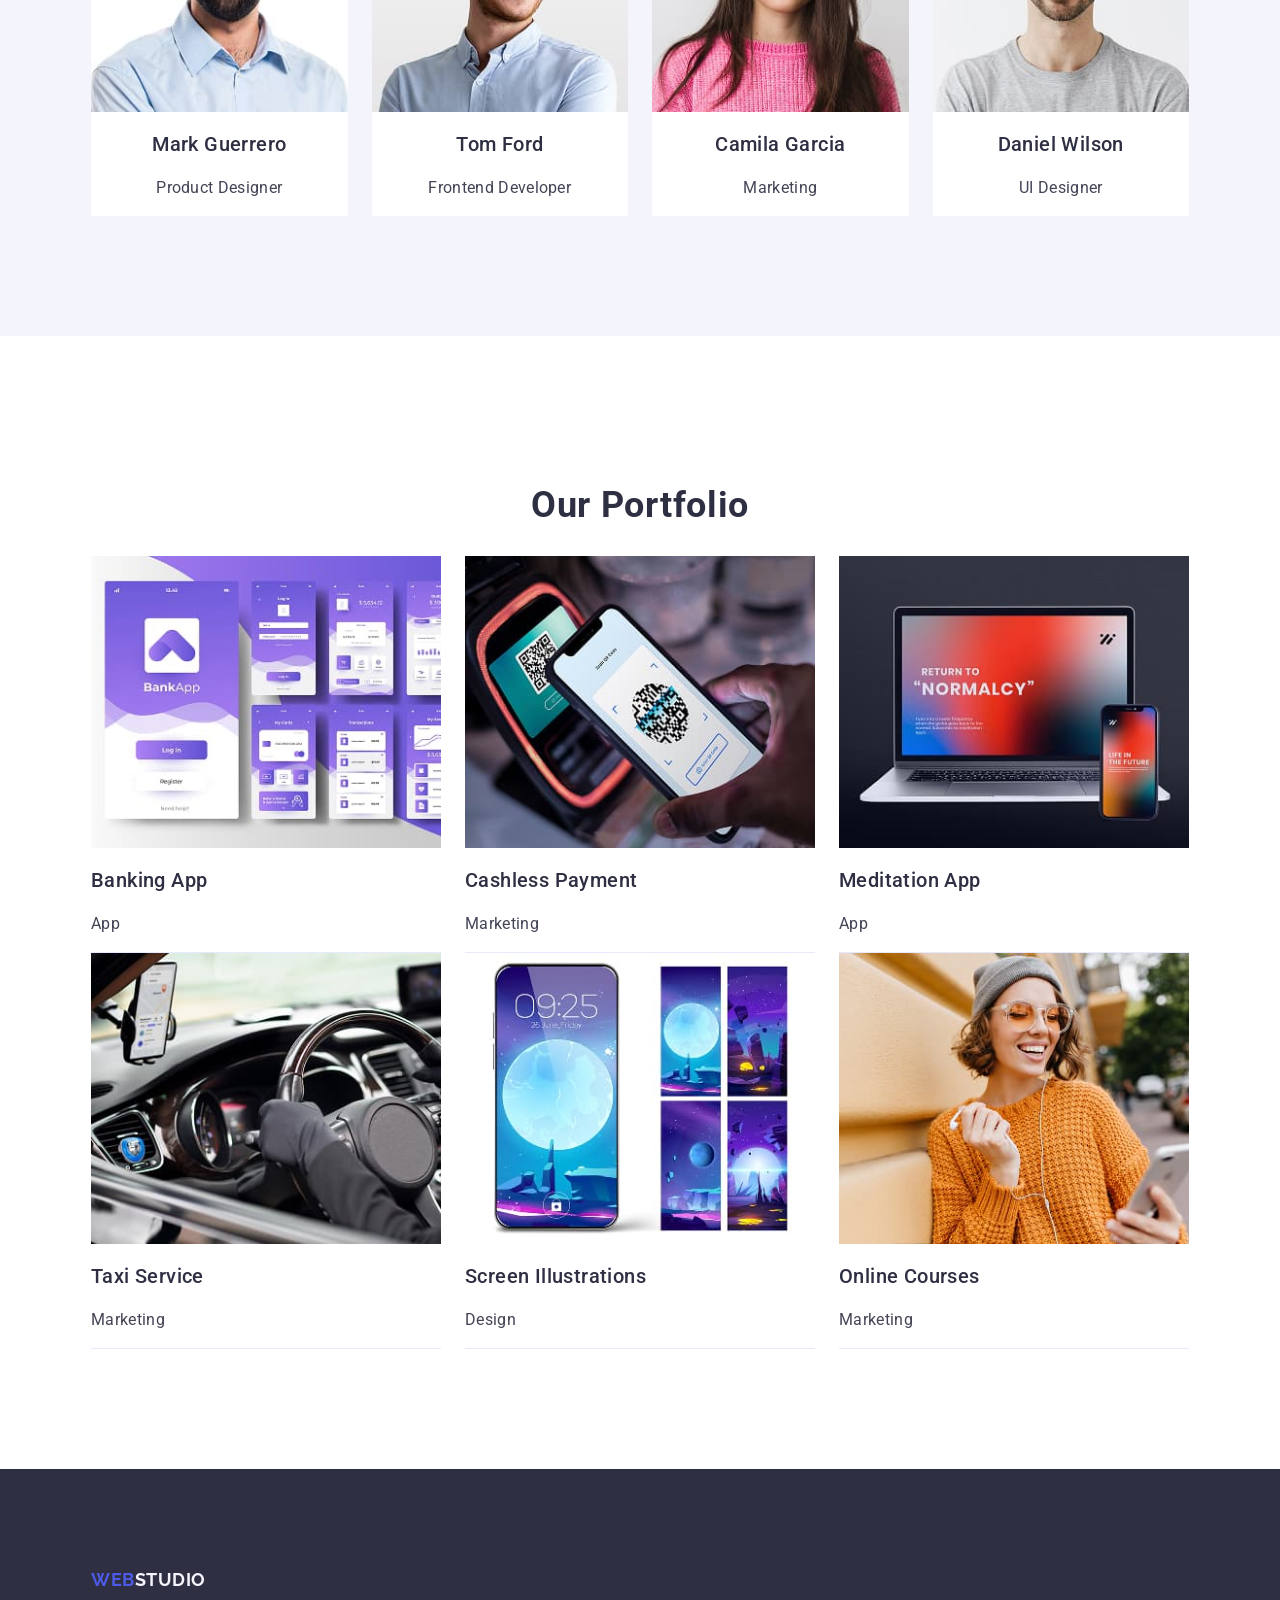
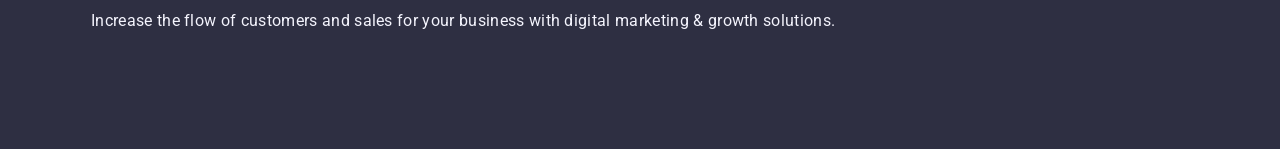
==== commit 7d58d872: "update" ====
--- a/index.html
+++ b/index.html
@@ -1,211 +1,194 @@
 <!DOCTYPE html>
 <html lang="en">
-<head>
-<meta charset="UTF-8">
-<title>Web Studio</title>
+  <head>
+    <meta charset="UTF-8" />
+    <meta name="viewport" content="width=device-width, initial-scale=1.0" />
+    <link
+      rel="stylesheet"
+      href="https://cdnjs.cloudflare.com/ajax/libs/modern-normalize/3.0.1/modern-normalize.min.css"
+      integrity="sha512-q6WgHqiHlKyOqslT/lgBgodhd03Wp4BEqKeW6nNtlOY4quzyG3VoQKFrieaCeSnuVseNKRGpGeDU3qPmabCANg=="
+      crossorigin="anonymous"
+      referrerpolicy="no-referrer"
+    />
+    <link rel="preconnect" href="https://fonts.googleapis.com" />
+    <link rel="preconnect" href="https://fonts.gstatic.com" crossorigin />
 
-<link href="https://fonts.googleapis.com/css2?family=Raleway:wght@700&family=Roboto:wght@400;700&display=swap" rel="stylesheet"> 
+    <link
+      href="https://fonts.googleapis.com/css2?family=Raleway:ital,wght@0,700&family=Roboto:ital,wght@0,400,500,700&display=swap"
+      rel="stylesheet"
+    />
+    <link rel="stylesheet" href="./css/styles.css" />
+    <title>Document</title>
+  </head>
+  <body>
+    <header class="container-flex header container">
+      <nav class="container-flex">
+        <a href="./index.html" class="logo">Web<span>Studio</span></a>
+        <ul class="nav-list container-flex">
+          <li class="nav-item">
+            <a href="./index.html" class="nav-link">Studio</a>
+          </li>
+          <li class="nav-item"><a href="" class="nav-link">Portfolio</a></li>
+          <li class="nav-item"><a href="" class="nav-link">Contacts</a></li>
+        </ul>
+      </nav>
+      <address class="address-nav">
+        <ul class="address-list container-flex">
+          <li class="address-item">
+            <a href="mailto:info@devstudio.com" class="contact-link"
+              >info@devstudio.com</a
+            >
+          </li>
+          <li class="address-item">
+            <a href="tel:+110001111111" class="contact-link"
+              >+11 (000) 111-11-11</a
+            >
+          </li>
+        </ul>
+      </address>
+    </header>
 
-<link rel="stylesheet" type="text/css" href="./css/normalize.css">
+    <main>
+      <!--Hero-->
+      <section class="hero-section">
+        <h1 class="hero-title">
+          Effective Solutions<br />
+          for Your Business
+        </h1>
+        <button type="button" class="hero-btn">Order Service</button>
+      </section>
+      <!--Features 2 section-->
 
-<link rel="stylesheet" type="text/css" href="./css/styles.css">
+      <section class="section">
+        <div class="container">
+          <h2 class="title">Features</h2>
+          <ul class="container-flex feature-list">
+            <li>
+              <h3 class="subtitle">Strategy</h3>
+              <p class="text-features">
+                Our goal is to identify the business problem to walk away with
+                the perfect and creative solution.
+              </p>
+            </li>
+            <li>
+              <h3 class="subtitle">Punctuality</h3>
+              <p class="text-features">
+                Bring the key message to the brand's audience for the best price
+                within the shortest possible time.
+              </p>
+            </li>
+            <li>
+              <h3 class="subtitle">Diligence</h3>
+              <p class="text-features">
+                Research and confirm brands with the strongest digital growth
+                opportunities and minimize risk.
+              </p>
+            </li>
+            <li>
+              <h3 class="subtitle">Technologies</h3>
+              <p class="text-features">
+                Design practice focused on digital experiences. We bring forth a
+                deep passion for problem-solving.
+              </p>
+            </li>
+          </ul>
+        </div>
+      </section>
+      <!--Team 3 section-->
+      <section class="section team-section">
+        <div class="container">
+          <h2 class="title">Our Team</h2>
+          <ul class="team-list container-flex">
+            <li class="team-item">
+              <img src="./images/mark.jpg" alt="Mark Guerrero" width="264" />
+              <h3 class="subtitle">Mark Guerrero</h3>
+              <p class="text-team">Product Designer</p>
+              <div></div>
+            </li>
+            <li class="team-item">
+              <img src="./images/tom.jpg" alt="Tom Ford" width="264" />
+              <h3 class="subtitle">Tom Ford</h3>
+              <p class="text-team">Frontend Developer</p>
+            </li>
+            <li class="team-item">
+              <img src="./images/camila.jpg" alt="Camila Garcia" width="264" />
+              <h3 class="subtitle">Camila Garcia</h3>
+              <p class="text-team">Marketing</p>
+            </li>
+            <li class="team-item">
+              <img src="./images/daniel.jpg" alt="Daniel Wilson" width="264" />
+              <h3 class="subtitle">Daniel Wilson</h3>
+              <p class="text-team">UI Designer</p>
+            </li>
+          </ul>
+        </div>
+      </section>
+      <!--Portfolio 4 section-->
+      <section class="section portfolio-section">
+        <div class="container">
+          <h2 class="title">Our Portfolio</h2>
+          <ul class="portfolio-list">
+            <li class="portfolio-item">
+              <img src="./images/bank_app.jpg" alt="bank app" width="360" />
+              <h3 class="subtitle">Banking App</h3>
+              <p class="text-portfolio">App</p>
+            </li>
+            <li class="portfolio-item">
+              <img
+                src="./images/payment.jpg"
+                alt="cashless payment"
+                width="360"
+              />
+              <h3 class="subtitle">Cashless Payment</h3>
+              <p class="text-portfolio">Marketing</p>
+            </li>
+            <li class="portfolio-item">
+              <img
+                src="./images/meditation_app.jpg"
+                alt="relax and meditation"
+                width="360"
+              />
+              <h3 class="subtitle">Meditation App</h3>
+              <p class="text-portfolio">App</p>
+            </li>
 
-</head>
-<body>
-   <header>
-            <div class="container">
-                <nav class="main-nav">
-                    <a href="#" class="logo-navigac"><span>Web</span>Studio</a>
-                    <ul class="site-nav">
-                    <li class="item"><a href="#" class="navigac current">Студия</a></li>
-                    <li class="item"><a href="./portfolio.html" class="navigac">Портфолио</a></li>
-                    <li class="item"><a href="#" class="navigac">Контакты</a></li>
-                    </ul>
-                  
-                      <ul class="adres-nav">
-                      <li class="adres-item"><a href ="mailto:info@devstudio.com" class="contact">info@devstudio.com</a></li>
-                      <li class="adres-item"><a href="tel:+380961111111" class="contact">+38 096 111 11 11</a></li>
-                      </ul>
-                   
-                </nav>
-            </div>
-  </header>
-
-
- <main>
-    <section class="shapka">
-        <h1 class="baner">Эффективные решения<br>для вашего бизнеса</h1>
-        <a href="#" class="btn-start">Заказать услугу</a>
-    </section>
-
-        <section> 
-            <div class="container">
-                <h2 class="title-advantage">Наши преимущества</h2>
-                 <ul  class="advantages">
-                    <li class="list-advantages"><img src="images/pole1.jpg" alt="pole1"/>
-                    <p class="zaglawn title-advantages">Внимание к деталям</p>
-                     <p class="text-pole">Идейные соображения,
-                     а также начало повседневной работы по формированию позиции.
-                     </p>
-                    </li>
-                    <li class="list-advantages">
-                    <img src="images/pole2.jpg" alt="pole2">
-                    <p class="zaglawn title-advantages">Пунктуальность</p>
-                    <p class="text-pole">Задача организации,
-                     в особенности же рамки и место обучения кадров влечет за собой.
-                     </p>
-                    </li>
-                    <li class="list-advantages">
-                    <img src="images/pole3.jpg" alt="pole3">
-                     <p class="zaglawn title-advantages">Планирование</p>
-                    <p class="text-pole">Равным образом консультация
-                     с широким активом в значительной степени обуславливает.
-                    </p>
-                    </li>
-                    <li class="list-advantages">
-                     <img src="images/pole4.jpg" alt="pole4">
-                     <p class="zaglawn title-advantages">Современные технологии</p>
-                     <p class="text-pole">Значимость этих проблем настолько очевидна,
-                     что реализация плановых заданий.</p>
-                     </li>
-                 </ul>
-            </div>     
-        </section>
-    
-               
-    <div class="container">
-        <section class="rabota">
-            <p class="title-section"><strong>Чем мы занимаемся</strong></p>
-            <ul class="works">
-           <li class="works-list">
-                <img src="images/destop.jpg" alt="desktop"/>
-                <h2 class="zaglawn works-title">Десктопные приложения</h2>
-            </li>  
-            <li class="works-list">            
-                <img src="images/mobi.jpg" alt="mobi"/>
-                <h2 class="zaglawn works-title">Мобильные приложения</h2>
+            <li class="portfolio-item">
+              <img src="./images/taxi_app.jpg" alt="taxi app" width="360" />
+              <h3 class="subtitle">Taxi Service</h3>
+              <p class="text-portfolio">Marketing</p>
             </li>
-            <li class="works-list">
-                <img src="images/dizain.jpg" alt="dizain">
-                <h2 class="zaglawn works-title">Дизайнерские решения</h2>
+            <li class="portfolio-item">
+              <img
+                src="./images/desing.jpg"
+                alt="abstraction desing"
+                width="360"
+              />
+              <h3 class="subtitle">Screen Illustrations</h3>
+              <p class="text-portfolio">Design</p>
             </li>
-            </ul>
-        </section>    
-    </div>
-   
-
-        <section class="komanda">
-            <p class="title-section"><strong>Наша команда</strong></p>
-        <div class="container">
-            <ul class="sotrudnik">
-                <li class="sotrudnik-list">  
-                    <div class="fon-sotrudnik">
-                    <img src="images/djon.jpg" alt="Николай Кучеренко"/>
-                    <h3 class="title-sotrudnik">Николай Кучеренко</h3>
-                    <p class="social-links">Product Designer</p>
-                       <ul class="seti">
-                           <li class="link-seti"><a href="#"> Inst</a></li>
-                           <li class="link-seti"><a href="#">Twr</a></li>
-                           <li class="link-seti"><a href="#">fa</a></li>
-                           <li class="link-seti"><a href="#">in</a></li>
-                       </ul>
-                    </div>
-                </li>
-                <li class="sotrudnik-list">
-                    <div class="fon-sotrudnik">
-                        <img src="images/marta.jpg" alt="Ольга Иванова"/>
-                    <h3 class="title-sotrudnik">Ольга Иванова</h3>
-                     <p class="social-links">Frontend Developer</p>
-                     <ul class="seti">
-                        <li class="link-seti"><a href="#"> Inst</a></li>
-                        <li class="link-seti"><a href="#">Twr</a></li>
-                        <li class="link-seti"><a href="#">fa</a></li>
-                        <li class="link-seti"><a href="#">in</a></li>
-                    </ul>
-                    </div>
-                </li>   
-                <li class="sotrudnik-list">            
-                <div class="fon-sotrudnik">
-                    <img src="images/robert.jpg" alt="Андрей Шевченко"/>
-                <h3 class="title-sotrudnik">Андрей Шевченко</h3>
-                <p class="social-links">Marketing</p>
-                <ul class="seti">
-                    <li class="link-seti"><a href="#"> Inst</a></li>
-                    <li class="link-seti"><a href="#">Twr</a></li>
-                    <li class="link-seti"><a href="#">fa</a></li>
-                    <li class="link-seti"><a href="#">in</a></li>
-                </ul>
-                </div>
-                </li>
-                <li class="sotrudnik-list">
-                <div class="fon-sotrudnik">
-                    <img src="images/martin.jpg" alt="Иван Николаев"/>
-                <h3 class="title-sotrudnik">Иван Николаев</h3>
-                <p class="social-links">UI Designer</p>
-                <ul class="seti">
-                    <li class="link-seti"><a href="#"> Inst</a></li>
-                    <li class="link-seti"><a href="#">Twr</a></li>
-                    <li class="link-seti"><a href="#">fa</a></li>
-                    <li class="link-seti"><a href="#">in</a></li>
-                </ul>
-                </div>
-                </li>
-            </ul>       
+            <li class="portfolio-item">
+              <img
+                src="./images/courses.jpg"
+                alt="online courses"
+                width="360"
+              />
+              <h3 class="subtitle">Online Courses</h3>
+              <p class="text-portfolio">Marketing</p>
+            </li>
+          </ul>
         </div>
-        </section>
-
-
-     <section class="klientu">
-       <h4 class="title-section"><strong>Постоянные клиенты</strong></h4>
-       <div class="container">
-        <ul class="klientu-list">
-            <li class="klientu-items"><a href="#"><img src="images/logo1.jpg" alt="Ja-co"/></a></li>
-            <li class="klientu-items"><a href="#"><img src="images/logo2.jpg" alt="Kompany"/></a></li>
-            <li class="klientu-items"><a href="#"><img src="images/logo3.jpg" alt="Logotip"/></a></li>
-            <li class="klientu-items"><a href="#"><img src="images/logo4.jpg" alt="foster peters"/></a></li>
-            <li class="klientu-items"><a href="#"><img src="images/logo5.jpg" alt="brand"/></a></li>
-            <li class="klientu-items"><a href="#"><img src="images/logo6.jpg" alt="TAg Line"/></a></li>
-        </ul>
-       </div>
-                
-    </section>
- </main>
-
-     <footer>
-
-    <div class="container">
-
-      <div class="container-foter">
-        <div>
-            <a href="#" class="logo-footer"><span>Web</span>Studio</a>
-        <address>
-            <p class="podval">г. Киев, пр-т Леси Украинки, 26</p>
-
-            <ul class="link-footer">
-            <li><a href ="mailto:info@devstudio.com" class="adres-footer">info@devstudio.com</a>
-            </li>    
-            <li><a href="tel:+380961111111" class="adres-footer" >+38 096 111 11 11</a>
-            </li>
-            </ul>
-        </address>
-        </div>
-            
-        <div class="prisoedinenie">
-            <p class="zaglawn">присоединяйтесь</p>
-            <ul>
-               <li class="soc-seti"><a href="#" aria-label="instagram">Instagram</a></li>
-               <li class="soc-seti"><a href="#" aria-label="Twitter">Twitter</a></li>
-               <li class="soc-seti"><a href="#" aria-label="Twitter">facebook</a></li>
-               <li class="soc-seti"><a href="#" aria-label="linkedin">in</a></li>
-             </ul>
-    </div>    
-    
-
-    </div>
+      </section>
+    </main>
+    <footer class="footer-section">
+      <div class="container">
+        <a href="./index.html" class="logo"
+          >Web<span class="span-footer">Studio</span></a
+        >
+        <p class="text-footer">
+          Increase the flow of customers and sales for your business with
+          digital marketing & growth solutions.
+        </p>
       </div>
-          
-            <p class="copirayt">2020 | Developed by GoIT Students</p>
-     </footer>
-
- </body>
-</html>+    </footer>
+  </body>
+</html>
--- a/css/styles.css
+++ b/css/styles.css
@@ -1,341 +1,238 @@
-:root {
-    --primary-text-color: #212121;
-    --primery-fon: #FFFFFF;
-    --stile-text-color: #757575;
-    --color-fon-button: #F5F4FA;
-     --button-text-activ:#FFFFFF;
-    --activ-button-color: #2196F3;
-    --activ-text-color:  #2196F3;
-    --footer-fon-color: #2F303A;
-    --footer-text-color: #FFFFFF;
-    --logo-color: #2196F3;
-    --section-komanda-color: #F5F4FA;
-    --color-adress-footer: rgba(255, 255, 255, 0.6);
-    --text-fon: rgba(47, 48, 58, 0.8);  
-    --color-zagolovka: #FFFFFF;
-    --color-border: #EEEEEE;}
-
-body { color: var(--primary-text-color);
-font-family: Roboto, sans-serif;
-font-size: 14px;
-background-color: var(--primery-fon);
-}
-
-li {list-style: none;
-    margin-left: 0;}
-
-/*navigac*/
-
-.navigac:hover, .navigac:focus,
-.contact:hover, .contact:focus
-{color: var(--activ-text-color);
-     }
-    
-.perehod:activ {
-    color: var(--activ-text-color);
-}     
-
-
-.contact {color: var(--stile-text-color);
-    line-height: 1.14;
-           }
-/*aktivnaya ssulka*/
-.current {color: var(--activ-text-color);}
-
-.container {
-    width: 1200px;
+:root{
+    --primary-brand_color: #4D5AE5;
+    --press-active-color: #404BBF;
+    --dark-bg-color: #2E2F42;
+    --primary-background-color: #FFFFFF;
+    --background-light-color: #F4F4FD;
+    --main-text-color: #434455;
+    --footer-text-color: #F4F4FD;
+    --border-bottom-color: #E7E9FC;
+}
+
+body{
+    font-family: "Roboto", sans-serif;
+    color: var(--main-text-color);
+    background-color: var(--primary-background-color);
+    font-size: 16px;
+    line-height: 1.5;
+    margin: 0;
+}
+
+html {box-sizing: border-box;}
+
+a{
+    text-decoration: none;
+}
+
+li{
+    list-style-type: none;
+}
+
+ul{
+  padding-left: 0;
+  margin: 0;
+}
+
+img{
+    display: block;
+    max-width: 100%;
+    height: auto;
+}
+
+.container{
     margin-left: auto;
     margin-right: auto;
+    padding-left: 15px;
+    padding-right: 15px;
+    max-width: 1128px;
+}
+
+.title{
+    color: var(--dark-bg-color);
+    font-size: 36px;
+    font-weight: 700;
+    line-height: 1.11; 
+    text-align: center;
+    text-transform: capitalize;
+}
+
+.section{
+    padding-top: 120px;
+    padding-bottom: 120px;
+}
+
+.container-flex{
+    display: flex;
+      align-items: center;
+}
+
+/* Header section*/
+.header{
+    border-bottom: 1px solid var(--border-bottom-color);
+}
+.nav-list{
+     margin-right: 332px;
+}
+
+.nav-item{
+    padding-top: 24px;
+    padding-bottom: 24px;
+}
+
+.nav-list .nav-item:not(:last-child){
+    margin-right: 40px;
+}
+
+.address-list .address-item:not(:last-child){
+    margin-right: 40px;
+}
+
+.logo{
+    color: var(--primary-brand_color);
+    font-family: "Raleway", sans-serif;
+    font-weight: 700;
+    font-size: 18px;
+    line-height: 1.17;
+    text-transform: uppercase;
+    letter-spacing: 0.03em;
+    margin-right: 76px;
+}
+
+.logo > span{
+    color: var(--dark-bg-color);
+}
+
+.contact-link{
+    color: inherit;
+}
+
+.nav-link{
+    font-weight: 500;
+    letter-spacing: 0.02em;
+    color: var(--dark-bg-color);
+}
+
+nav .nav-link:hover,
+nav .nav-link:focus,
+.contact-link:hover,
+.contact-link:focus{
+color: var(--press-active-color);
+}
+
+.address-nav{
+    font-style: normal;
+    letter-spacing: 0.02em ;
+}
+
+  /* Hero section */
+.hero-section{
+    color: white;
+    background-color: var(--dark-bg-color);
+    padding-top: 188px;
+    padding-bottom: 188px;
+    text-align: center;
+    border-bottom: 1px solid grey;
+}
+
+.hero-title{
+    font-size: 56px;
+    font-weight: 700;
+    line-height: 1.07;
+    letter-spacing: 0.02em;
+    text-align: center;
+    margin-bottom: 48px;
+  }
+
+.hero-btn{
+    background-color: var(--primary-brand_color);
+    color: white;
+    font-weight: 500;
+     line-height: 1.5;
+     letter-spacing: 0.04em;
+    cursor: pointer;   
+    padding: 16px 32px;
+}
+
+.hero-btn:hover,
+.hero-btn:focus{
+    background-color: var(--press-active-color);
+}
+
+/* Features sections */
+.feature-list li:not(:last-child){
+margin-right: 24px;
+}
+.subtitle{
+    color: var(--dark-bg-color);
+    font-size: 20px;
+    font-weight: 500;
+    line-height: 1.2;
+    letter-spacing: 0.02em;
+}
+.text-features{
+   letter-spacing: 0.02em ; 
+}
+
+/* Team section */
+.team-section{
+    background-color: var(--background-light-color);
+     text-align: center;  
+}
+
+.team-list{
+      width: 100%;
+  gap:24px
+}
+
+
+.team-section .title{
+    letter-spacing: 0.02em
+}
+
+.team-section .team-list{
+     letter-spacing: 0.02em;
    }
 
-/*ссылки навигации*/
-.main-nav {display: flex;
-align-items: center;
-border-bottom: 1px solid #ECECEC;
-}
-
-img {display: block;}
-
-span {color: var(--logo-color);}
-
-/*nash logotip*/
-.logo-navigac {font-family: Raleway, cursive;
-    font-size: 26px;
-    font-weight: bold;
-    line-height: 1.19;
-margin-right: 85px;}    
-
-
-.site-nav {display: flex;
-margin-top: 0;
-margin-bottom: 0;
-}
-
-
-.site-nav .item + .item { margin-left: 50px;}
-
-/* menu */ 
-.navigac {display: block;
-    padding-top: 32px;
-    padding-bottom: 32px;
-    margin-top: 0;
-    margin-bottom: 0;
-
-line-height: 1.5;}
-
-.adres-nav {display: flex;
-margin-left: auto;}
-
-.adres-nav .adres-item + .adres-item {margin-left: 50px;}
-
-
-
-.shapka {    
-        text-align: center;
-           }  
-.baner {margin-top: 200px;
-    font-size: 44px;
-    line-height: 1.88;
-    color: var(--button-text-activ);
-    text-transform: uppercase;
-    background-color: var(--text-fon) }   
- 
-
-     /*centralnaya knopka*/  
-.btn-start {
-display: inline-block;
-background-color: var(--activ-button-color);
-border-radius: 4px;
-color: var(--footer-text-color);
-padding: 10px 32px;
-font-size: 16px;
-font-weight: 700;
-line-height: 1.9;
-margin-top: 30px;}   
-
-
-/* 4 preimyshestva */
-.advantages {display: flex;
-    padding-top: 94px;
-    padding-left: 0;
-justify-content: center;
-margin: 0;}
-
-.advantages .list-advantages + .list-advantages{ margin-left: 30px;}
-
-.list-advantages {width: 270px;
+.team-item{
+    background-color: var(--primary-background-color);
+}
+
+.team-section .subtitle{
+    text-transform: capitalize;
+}
+
+/* Portfoilio section */
+.portfolio-section .portfolio-list{
+     letter-spacing: 0.02em;
+     display: flex;
+     flex-wrap: wrap;
    }
 
-.title-advantages {margin-top: 30px;
-    margin-bottom: 0;
-}
-
-.zaglawn {
-    font-weight: 700;
-    text-transform: uppercase;
-    line-height: 1.14;
-          }
-
-.text-pole {
-            line-height: 1.7;
-        color: var(--stile-text-color);
-        margin-top: 10px;
-        margin-bottom: 0;
-         }          
-
-
-/* fon 3 elementov na preimyshestvax*/
-.rabota {text-align: center;}
-
-.title-section   {
-    margin-top: 94px;
-    margin-bottom: 50px;
-
-    font-size: 36px;
-       display: inline-block;
-    line-height: 1.7;
-    }   
-
-.works { display: flex; justify-content: center;
-padding-left: 0;
-margin-top: 0;
-margin-bottom: 0;}
-
-
-.works .works-list + .works-list {margin-left: 30px;}
-
-.list-works {width: 370px;}
-
-.works-title {color: var(--button-text-activ);
-    background-color: var(--text-fon);
-   padding-top: 27px;
-padding-bottom: 27px;
-margin-bottom: 94px;
-}
-
-/* komanda 4 elementa*/
-
-.komanda {background-color: var(--section-komanda-color);
- text-align: center; }
-
-.sotrudnik {display: flex;
-    justify-content: center;
-  padding-bottom: 94px;
-margin-top: 0;
-margin-bottom: 0;
-padding-left: 0;} 
-
-.fon-sotrudnik {background-color: var(--primery-fon) ;} 
-
-.sotrudnik .sotrudnik-list + .sotrudnik-list {
-    margin-left: 30px;
-}
-
-.title-sotrudnik { display: inline-block;
-    margin-top: 30px;
-    margin-bottom: 0;
-    
-font-size: 16px;
-line-height: 1.9;}
-
-.social-links { margin-top: 10px;
-    margin-bottom: 16px;
-    
-    line-height: 1.8; 
-    color: var(--stile-text-color);}
-
-.seti {display: flex;
-     padding-left: 0;
-     padding-bottom: 24px;
-    justify-content: center;
-}
-.seti .link-seti + .link-seti {margin-left: 10px;}
-
-
-/* postoyannue klientu */
-
-.klientu {text-align: center;}
-
-.klientu-list {display: flex;
-     margin-top: 0;
-margin-bottom: 94px;
-padding-left: 0;
-justify-content: center;}
-
-.klientu-list .klientu-items + .klientu-items {margin-left: 30px;}
-
-/* footer*/
-footer {font-family: Roboto;
+.portfolio-item{
+    width: calc((100% - 48px) / 3);
+    border-bottom: 1px solid var(--border-bottom-color);
+   }
+
+.portfolio-item:not(:nth-child(3n)){
+    margin-right: 24px;
+}
+
+.portfolio-section .title{
+    letter-spacing: 0.02em
+}
+
+/*footer*/
+.footer-section {
+    background-color: var(--dark-bg-color);  
+    padding-top: 100px;
+    padding-bottom: 100px;
+}
+
+.logo .span-footer{
     color: var(--footer-text-color);
-    background-color: var(--footer-fon-color);
-     font-size: 14px;
-  line-height: 1.19;
-  padding-top: 60px;
-      }
-
-.container-foter {display: flex;
-}    
-
-address {font-style: inherit;}
-
-.podval {margin-top: 20px;
-margin-bottom: 0;
-line-height: 1.7;}
-
-.link-footer {padding-left: 0;
-    margin-top: 9px;
-}
-
-.prisoedinenie {margin-left: 69px;}
-
-.logo-footer {
-    color: var(--footer-text-color);
-    font-family: Raleway;
-    font-style: normal;
-    font-weight: bold;
-    font-size: 26px;
-   }
-
-.adres-footer {color: var(--color-adress-footer) ; 
-    line-height: 1.7; 
-         } 
-
-.soc-seti > a {color: var(--color-adress-footer);}
-
-
- 
-.copirayt {color: var(--stile-text-color);}
-
-
-
-      /* Vkladka Portfolio*/
-.button 
-        {display: inline-block;
-        background-color: var(--color-fon-button);
-        border-radius: 4px;
-         padding: 6px 22px;
-         font-size: 16px;
-         font-weight: 500;
-         line-height: 1.6;}
-
-.button:hover,
-.button:focus {
-    background-color: var(--activ-button-color);
-    color: var(--button-text-activ);
-           }         
-
-.vse-knopki{display: flex;
-justify-content: center;
-margin-bottom: 50px;
-margin-top: 0;
-margin-top: 94px;}
-
-.vse-knopki .list-vse + .list-vse {margin-left: 8px;}
-
-.title-galeri, .title-advantage {margin: 0;
-height: 0;
-color: transparent;}
-
-.galeri {display: flex;
-    flex-wrap: wrap;
-    padding-left: 0;
-    margin-top: 0;
-    margin-bottom: 94px;
-    justify-content: center;
-}
-
-.galeri-list {width: 370px;
-margin-bottom: 30px;
-margin-right: 30px;
-}
-.galeri-list:nth-child(3n) {margin-right: 0;}
-.galeri-list:nth-last-child(-n+3) {margin-bottom: 0;}
-
-.cart-content {  
-     border-bottom: 1px solid var(--color-border);
-     border-left: 1px solid var(--color-border);
-     border-right: 1px solid var(--color-border);
-     padding: 20px 24px;
-  }
-
-
-
-.text-box {
-    margin-bottom: 0;
-    color:#FFFFFF;
-font-size: 18px;
-line-height: 1.5;
-background-color: #2196F3;}
-
-.title-box {margin-top: 0;
-    margin-bottom: 4px;
-    font-size: 18px;
-    line-height: 2;
-      }
-
-.subtitle {margin-top: 0;
-    margin-bottom: 0;
-     line-height: 1.9;
-       color: var(--stile-text-color);
-font-size: 16px;
-font-weight: normal;}          +}
+
+.text-footer{
+     color: var(--footer-text-color);
+        letter-spacing: 0.02em ;
+}
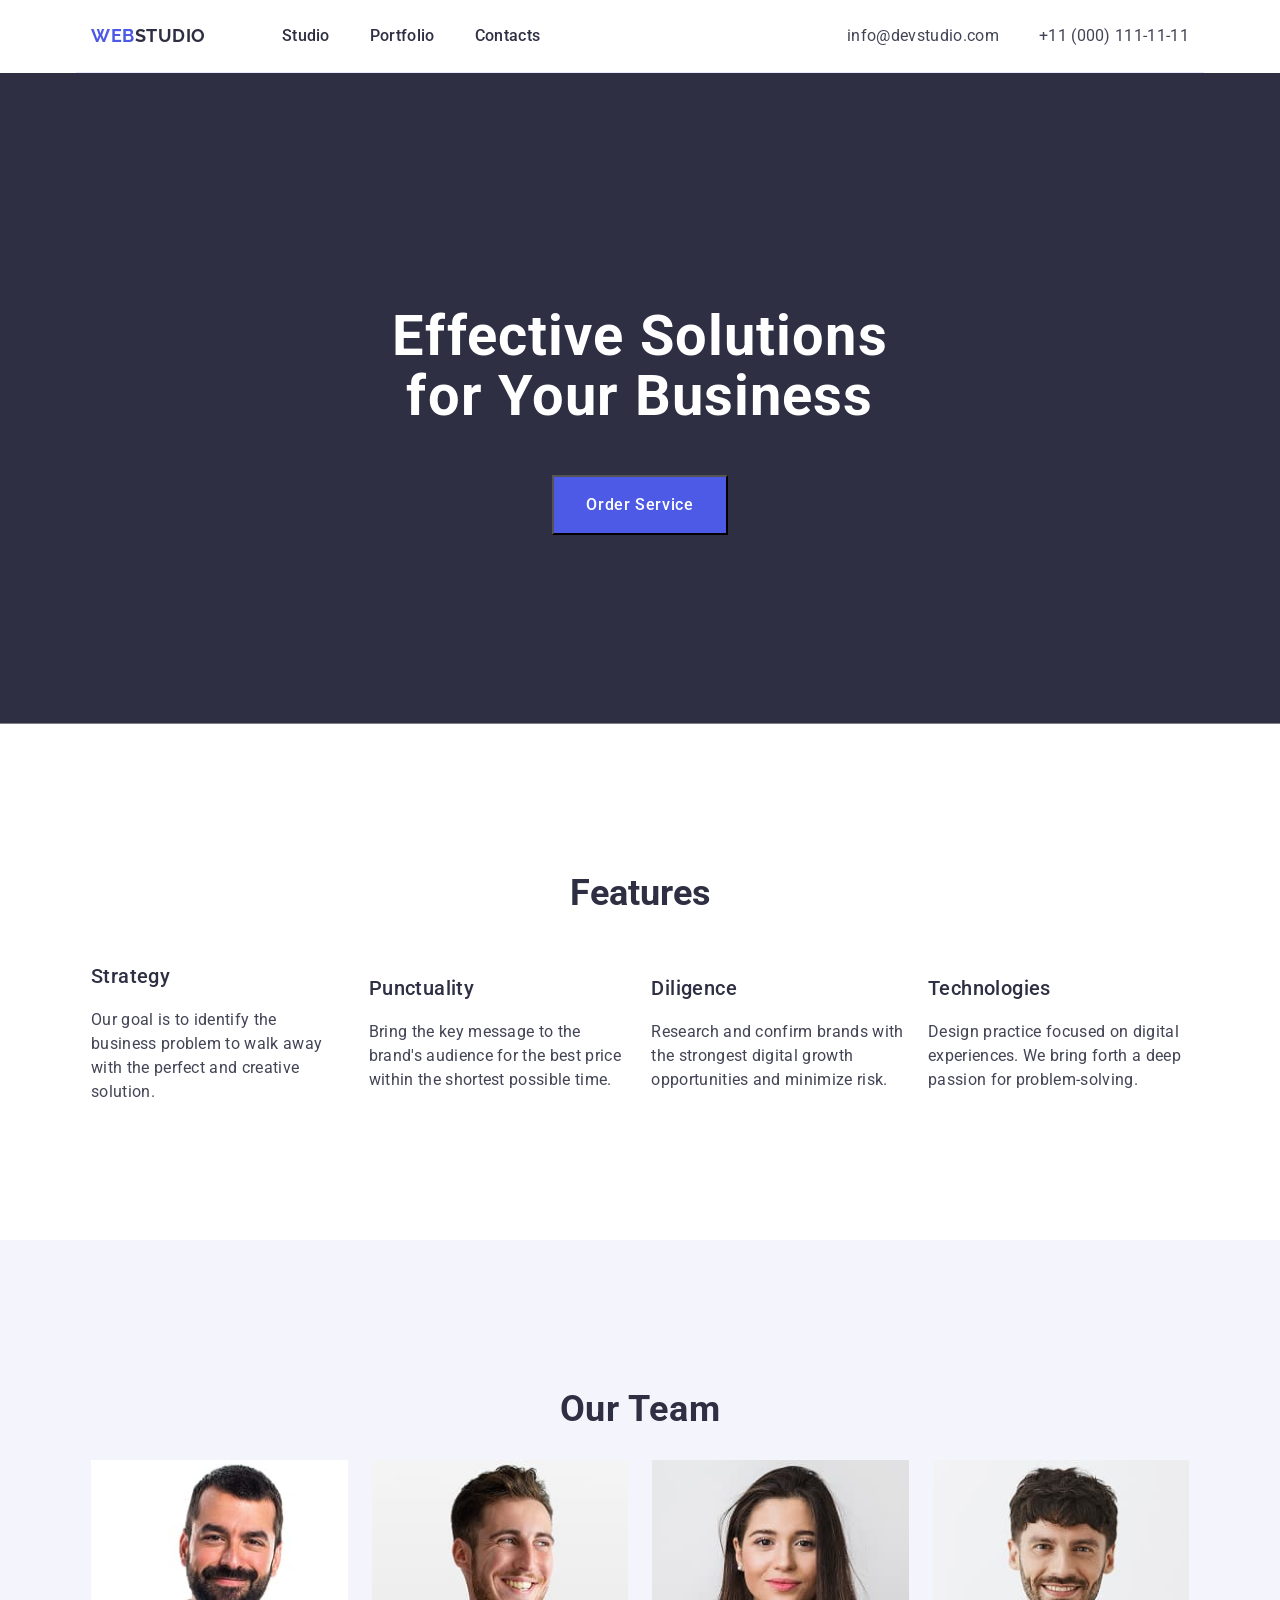
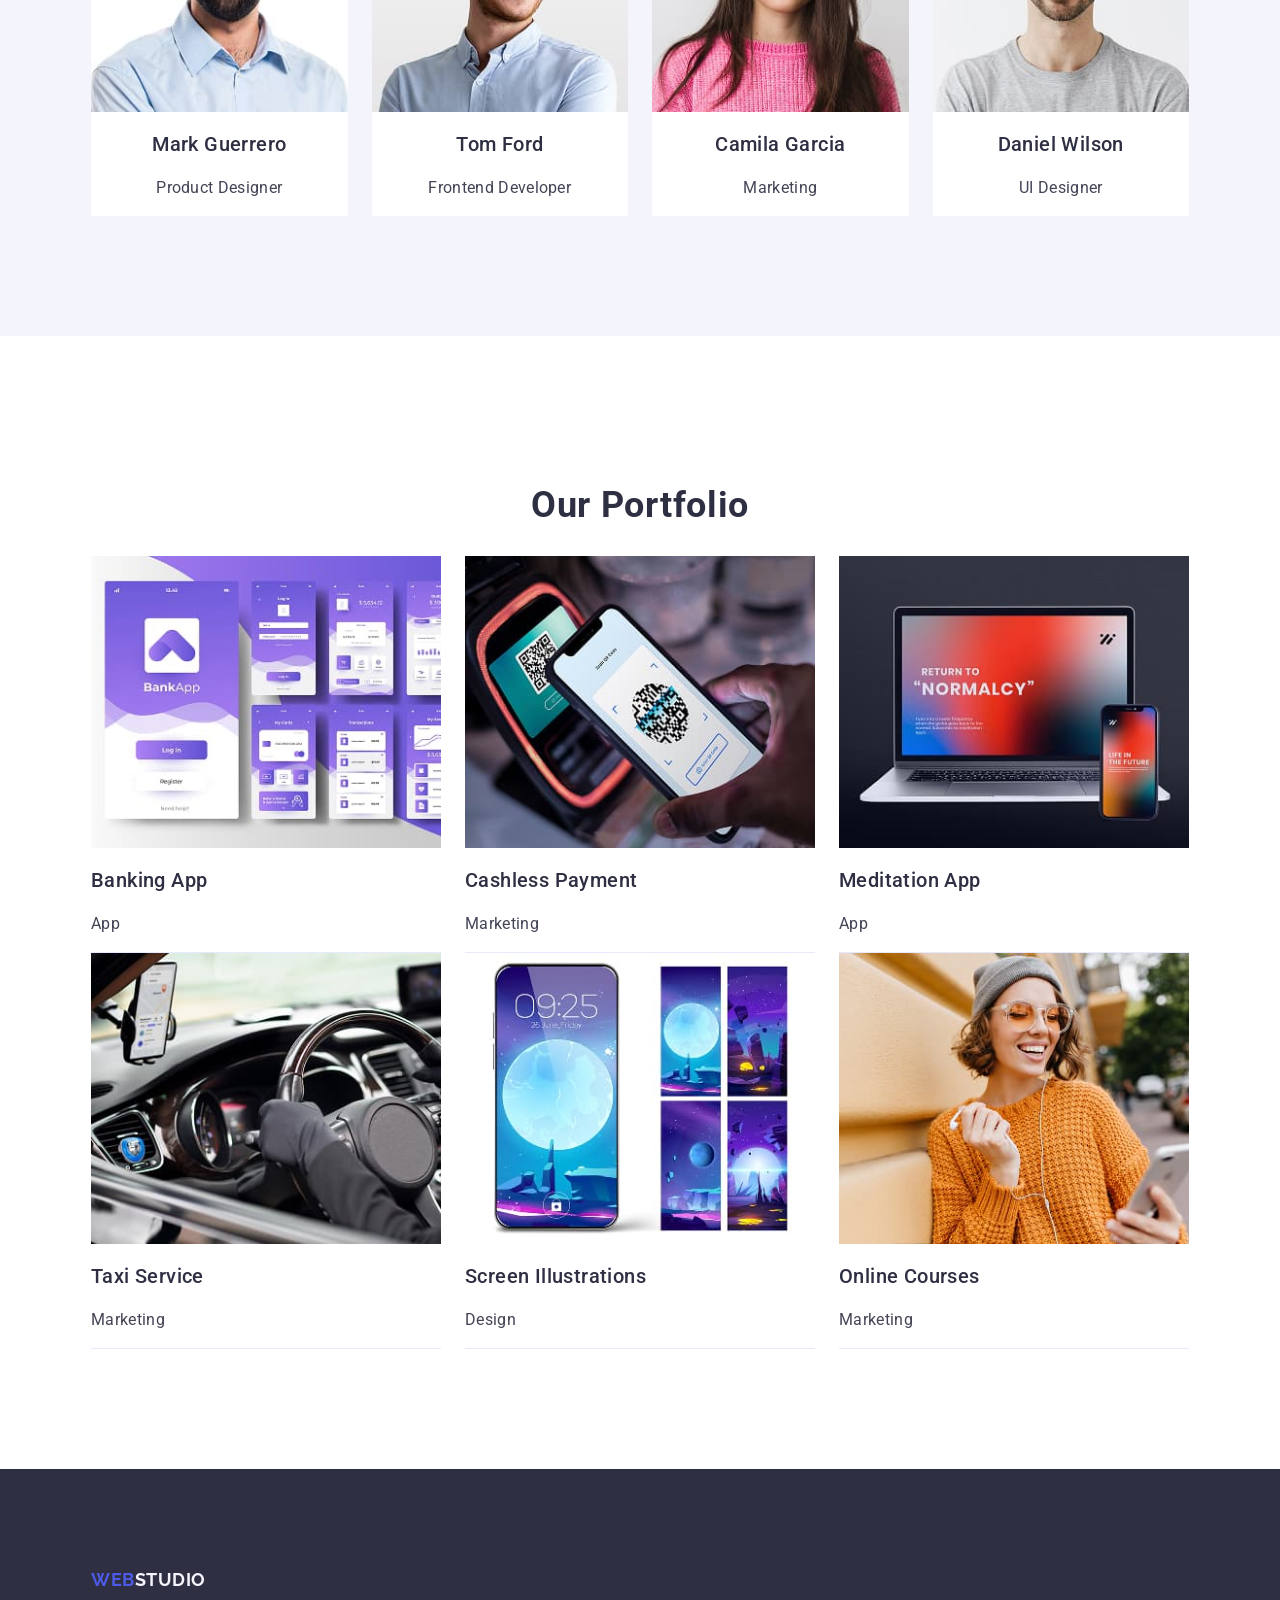
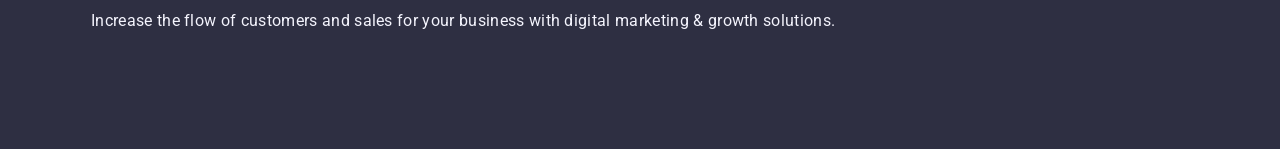
==== commit 2fbf2b6a: "update" ====
--- a/index.html
+++ b/index.html
@@ -22,7 +22,7 @@
   </head>
   <body>
     <header class="container-flex header container">
-      <nav class="container-flex">
+      <nav class="container-flex nav-container">
         <a href="./index.html" class="logo">Web<span>Studio</span></a>
         <ul class="nav-list container-flex">
           <li class="nav-item">
@@ -32,6 +32,7 @@
           <li class="nav-item"><a href="" class="nav-link">Contacts</a></li>
         </ul>
       </nav>
+
       <address class="address-nav">
         <ul class="address-list container-flex">
           <li class="address-item">
--- a/css/styles.css
+++ b/css/styles.css
@@ -45,6 +45,7 @@
     padding-left: 15px;
     padding-right: 15px;
     max-width: 1128px;
+   
 }
 
 .title{
@@ -63,24 +64,21 @@
 
 .container-flex{
     display: flex;
-      align-items: center;
+    align-items: center;
 }
 
 /* Header section*/
 .header{
     border-bottom: 1px solid var(--border-bottom-color);
 }
+
 .nav-list{
-     margin-right: 332px;
+       gap: 40px;
 }
 
 .nav-item{
     padding-top: 24px;
     padding-bottom: 24px;
-}
-
-.nav-list .nav-item:not(:last-child){
-    margin-right: 40px;
 }
 
 .address-list .address-item:not(:last-child){
@@ -122,6 +120,7 @@
 .address-nav{
     font-style: normal;
     letter-spacing: 0.02em ;
+    margin-left: auto;
 }
 
   /* Hero section */
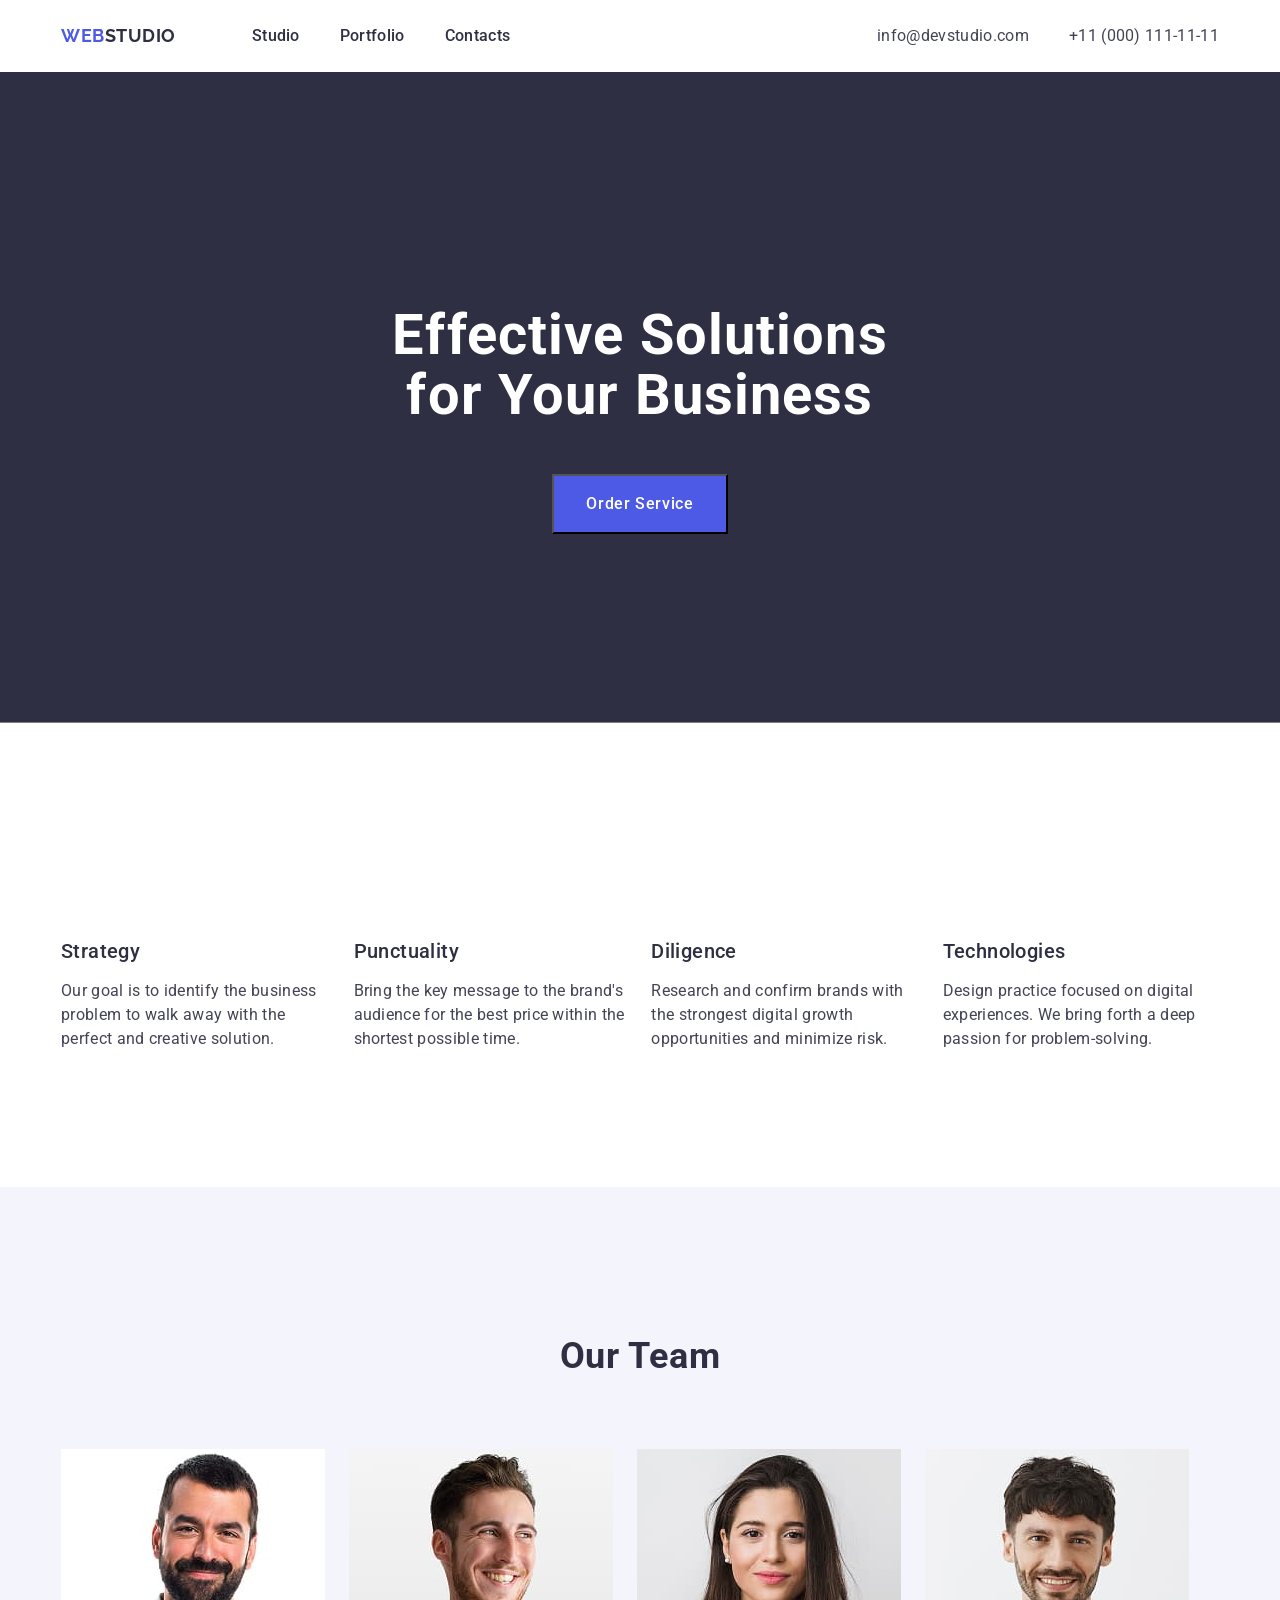
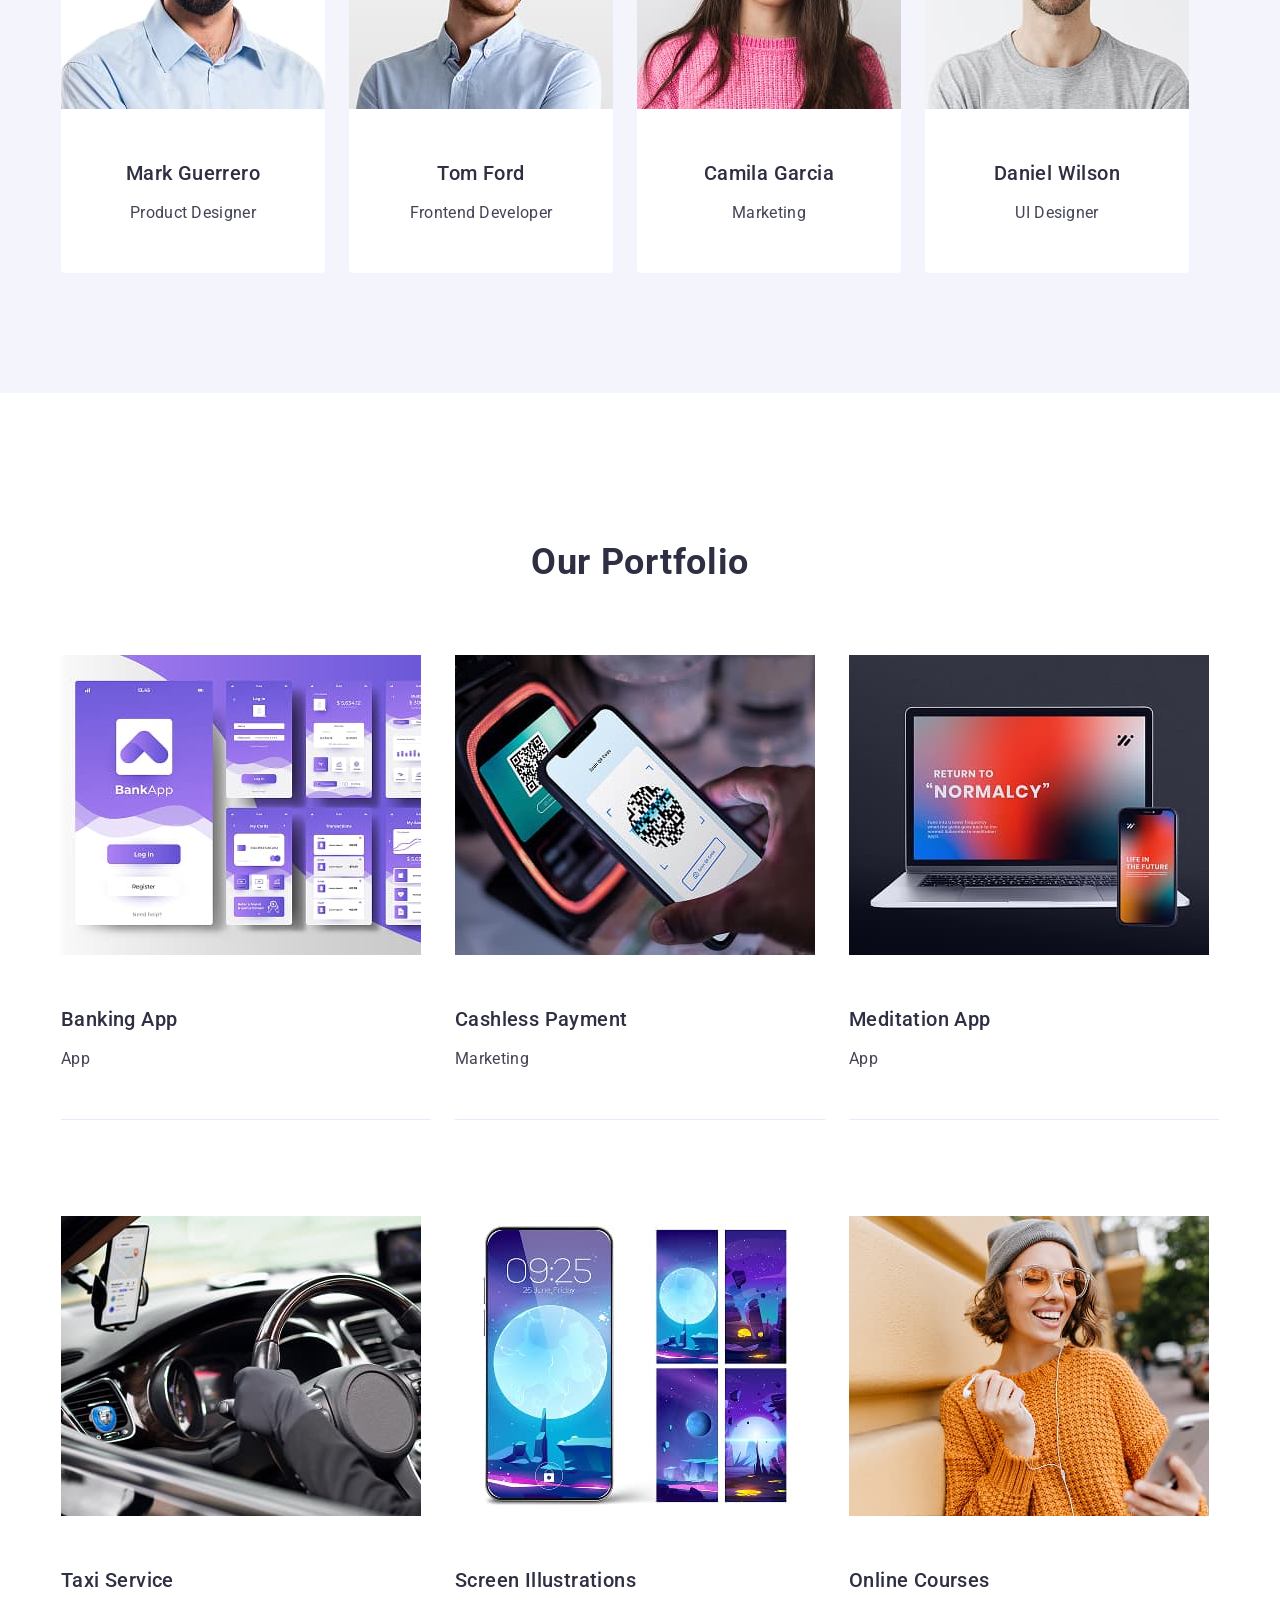
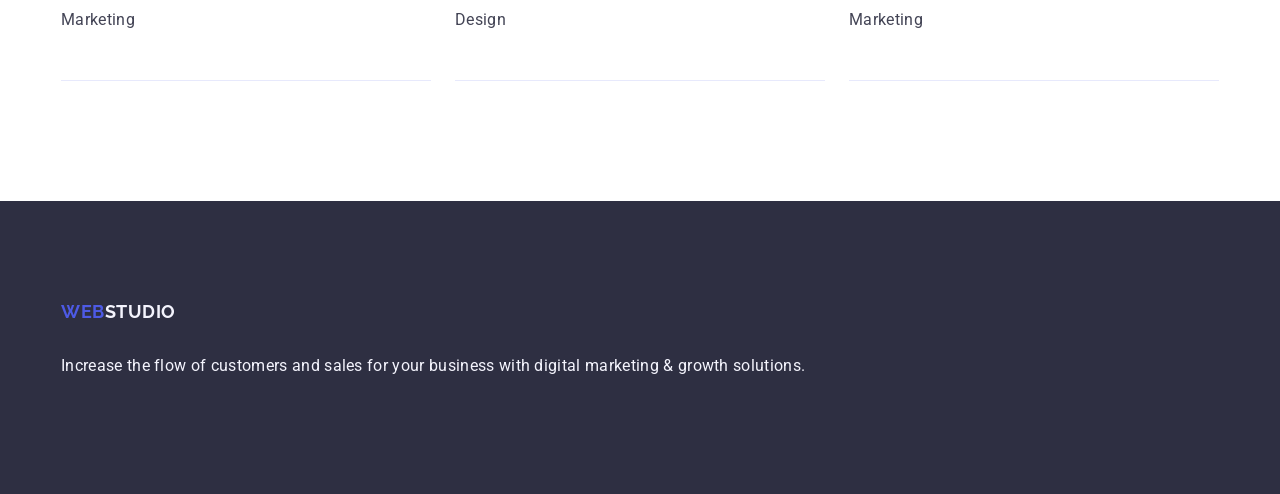
==== commit 91ef72cb: "update styles" ====
--- a/index.html
+++ b/index.html
@@ -21,32 +21,34 @@
     <title>Document</title>
   </head>
   <body>
-    <header class="container-flex header container">
-      <nav class="container-flex nav-container">
-        <a href="./index.html" class="logo">Web<span>Studio</span></a>
-        <ul class="nav-list container-flex">
-          <li class="nav-item">
-            <a href="./index.html" class="nav-link">Studio</a>
-          </li>
-          <li class="nav-item"><a href="" class="nav-link">Portfolio</a></li>
-          <li class="nav-item"><a href="" class="nav-link">Contacts</a></li>
-        </ul>
-      </nav>
-
-      <address class="address-nav">
-        <ul class="address-list container-flex">
-          <li class="address-item">
-            <a href="mailto:info@devstudio.com" class="contact-link"
-              >info@devstudio.com</a
-            >
-          </li>
-          <li class="address-item">
-            <a href="tel:+110001111111" class="contact-link"
-              >+11 (000) 111-11-11</a
-            >
-          </li>
-        </ul>
-      </address>
+    <header>
+      <div class="container container-flex">
+        <nav class="container-flex nav-container">
+          <a href="./index.html" class="logo">Web<span>Studio</span></a>
+          <ul class="nav-list container-flex">
+            <li class="nav-item">
+              <a href="./index.html" class="nav-link">Studio</a>
+            </li>
+            <li class="nav-item"><a href="" class="nav-link">Portfolio</a></li>
+            <li class="nav-item"><a href="" class="nav-link">Contacts</a></li>
+          </ul>
+        </nav>
+
+        <address class="address-nav">
+          <ul class="address-list container-flex">
+            <li class="address-item">
+              <a href="mailto:info@devstudio.com" class="contact-link"
+                >info@devstudio.com</a
+              >
+            </li>
+            <li class="address-item">
+              <a href="tel:+110001111111" class="contact-link"
+                >+11 (000) 111-11-11</a
+              >
+            </li>
+          </ul>
+        </address>
+      </div>
     </header>
 
     <main>
@@ -62,30 +64,30 @@
 
       <section class="section">
         <div class="container">
-          <h2 class="title">Features</h2>
+          <h2 class="title-hidden">Features</h2>
           <ul class="container-flex feature-list">
-            <li>
+            <li class="feature-item">
               <h3 class="subtitle">Strategy</h3>
               <p class="text-features">
                 Our goal is to identify the business problem to walk away with
                 the perfect and creative solution.
               </p>
             </li>
-            <li>
+            <li class="feature-item">
               <h3 class="subtitle">Punctuality</h3>
               <p class="text-features">
                 Bring the key message to the brand's audience for the best price
                 within the shortest possible time.
               </p>
             </li>
-            <li>
+            <li class="feature-item">
               <h3 class="subtitle">Diligence</h3>
               <p class="text-features">
                 Research and confirm brands with the strongest digital growth
                 opportunities and minimize risk.
               </p>
             </li>
-            <li>
+            <li class="feature-item">
               <h3 class="subtitle">Technologies</h3>
               <p class="text-features">
                 Design practice focused on digital experiences. We bring forth a
@@ -102,24 +104,31 @@
           <ul class="team-list container-flex">
             <li class="team-item">
               <img src="./images/mark.jpg" alt="Mark Guerrero" width="264" />
-              <h3 class="subtitle">Mark Guerrero</h3>
-              <p class="text-team">Product Designer</p>
-              <div></div>
+              <div class="text-block">
+                <h3 class="subtitle">Mark Guerrero</h3>
+                <p class="text-team">Product Designer</p>
+              </div>
             </li>
             <li class="team-item">
               <img src="./images/tom.jpg" alt="Tom Ford" width="264" />
-              <h3 class="subtitle">Tom Ford</h3>
-              <p class="text-team">Frontend Developer</p>
+              <div class="text-block">
+                <h3 class="subtitle">Tom Ford</h3>
+                <p class="text-team">Frontend Developer</p>
+              </div>
             </li>
             <li class="team-item">
               <img src="./images/camila.jpg" alt="Camila Garcia" width="264" />
-              <h3 class="subtitle">Camila Garcia</h3>
-              <p class="text-team">Marketing</p>
+              <div class="text-block">
+                <h3 class="subtitle">Camila Garcia</h3>
+                <p class="text-team">Marketing</p>
+              </div>
             </li>
             <li class="team-item">
               <img src="./images/daniel.jpg" alt="Daniel Wilson" width="264" />
-              <h3 class="subtitle">Daniel Wilson</h3>
-              <p class="text-team">UI Designer</p>
+              <div class="text-block">
+                <h3 class="subtitle">Daniel Wilson</h3>
+                <p class="text-team">UI Designer</p>
+              </div>
             </li>
           </ul>
         </div>
@@ -131,8 +140,10 @@
           <ul class="portfolio-list">
             <li class="portfolio-item">
               <img src="./images/bank_app.jpg" alt="bank app" width="360" />
-              <h3 class="subtitle">Banking App</h3>
-              <p class="text-portfolio">App</p>
+              <div class="text-block">
+                <h3 class="subtitle">Banking App</h3>
+                <p class="text-portfolio">App</p>
+              </div>
             </li>
             <li class="portfolio-item">
               <img
@@ -140,8 +151,10 @@
                 alt="cashless payment"
                 width="360"
               />
-              <h3 class="subtitle">Cashless Payment</h3>
-              <p class="text-portfolio">Marketing</p>
+              <div class="text-block">
+                <h3 class="subtitle">Cashless Payment</h3>
+                <p class="text-portfolio">Marketing</p>
+              </div>
             </li>
             <li class="portfolio-item">
               <img
@@ -149,14 +162,18 @@
                 alt="relax and meditation"
                 width="360"
               />
-              <h3 class="subtitle">Meditation App</h3>
-              <p class="text-portfolio">App</p>
+              <div class="text-block">
+                <h3 class="subtitle">Meditation App</h3>
+                <p class="text-portfolio">App</p>
+              </div>
             </li>
 
             <li class="portfolio-item">
               <img src="./images/taxi_app.jpg" alt="taxi app" width="360" />
-              <h3 class="subtitle">Taxi Service</h3>
-              <p class="text-portfolio">Marketing</p>
+              <div class="text-block">
+                <h3 class="subtitle">Taxi Service</h3>
+                <p class="text-portfolio">Marketing</p>
+              </div>
             </li>
             <li class="portfolio-item">
               <img
@@ -164,8 +181,10 @@
                 alt="abstraction desing"
                 width="360"
               />
-              <h3 class="subtitle">Screen Illustrations</h3>
-              <p class="text-portfolio">Design</p>
+              <div class="text-block">
+                <h3 class="subtitle">Screen Illustrations</h3>
+                <p class="text-portfolio">Design</p>
+              </div>
             </li>
             <li class="portfolio-item">
               <img
@@ -173,8 +192,10 @@
                 alt="online courses"
                 width="360"
               />
-              <h3 class="subtitle">Online Courses</h3>
-              <p class="text-portfolio">Marketing</p>
+              <div class="text-block">
+                <h3 class="subtitle">Online Courses</h3>
+                <p class="text-portfolio">Marketing</p>
+              </div>
             </li>
           </ul>
         </div>
--- a/css/styles.css
+++ b/css/styles.css
@@ -40,11 +40,9 @@
 }
 
 .container{
-    margin-left: auto;
-    margin-right: auto;
-    padding-left: 15px;
-    padding-right: 15px;
-    max-width: 1128px;
+    margin: 0 auto;
+    padding: 0 auto;
+    max-width:  1158px;
    
 }
 
@@ -55,6 +53,7 @@
     line-height: 1.11; 
     text-align: center;
     text-transform: capitalize;
+    margin-bottom: 72px;
 }
 
 .section{
@@ -161,12 +160,21 @@
 .feature-list li:not(:last-child){
 margin-right: 24px;
 }
+
+.feature-item{
+    flex-basis: calc((100% -3*24px)/4);
+}
+
+.title-hidden{
+    visibility: hidden;
+}
 .subtitle{
     color: var(--dark-bg-color);
     font-size: 20px;
     font-weight: 500;
     line-height: 1.2;
     letter-spacing: 0.02em;
+    margin-bottom: 8px;
 }
 .text-features{
    letter-spacing: 0.02em ; 
@@ -183,9 +191,14 @@
   gap:24px
 }
 
+.text-block{
+    padding: 32px 0;
+    
+}
 
 .team-section .title{
-    letter-spacing: 0.02em
+    letter-spacing: 0.02em;
+    margin-bottom: 72px;
 }
 
 .team-section .team-list{
@@ -194,26 +207,34 @@
 
 .team-item{
     background-color: var(--primary-background-color);
+    border-radius: 0px 0px 4px 4px;
+
 }
 
 .team-section .subtitle{
     text-transform: capitalize;
-}
+  
+  }
 
 /* Portfoilio section */
 .portfolio-section .portfolio-list{
      letter-spacing: 0.02em;
      display: flex;
      flex-wrap: wrap;
+     row-gap: 48px;
    }
 
 .portfolio-item{
     width: calc((100% - 48px) / 3);
     border-bottom: 1px solid var(--border-bottom-color);
-   }
+  margin-bottom: 48px; }
 
 .portfolio-item:not(:nth-child(3n)){
     margin-right: 24px;
+}
+
+.portfolio-item:nth-last-child(-n+3){
+    margin-bottom: 0;
 }
 
 .portfolio-section .title{
@@ -227,6 +248,11 @@
     padding-bottom: 100px;
 }
 
+.footer-section .logo{
+    display: inline-block;
+    margin-bottom: 16px;
+}
+
 .logo .span-footer{
     color: var(--footer-text-color);
 }
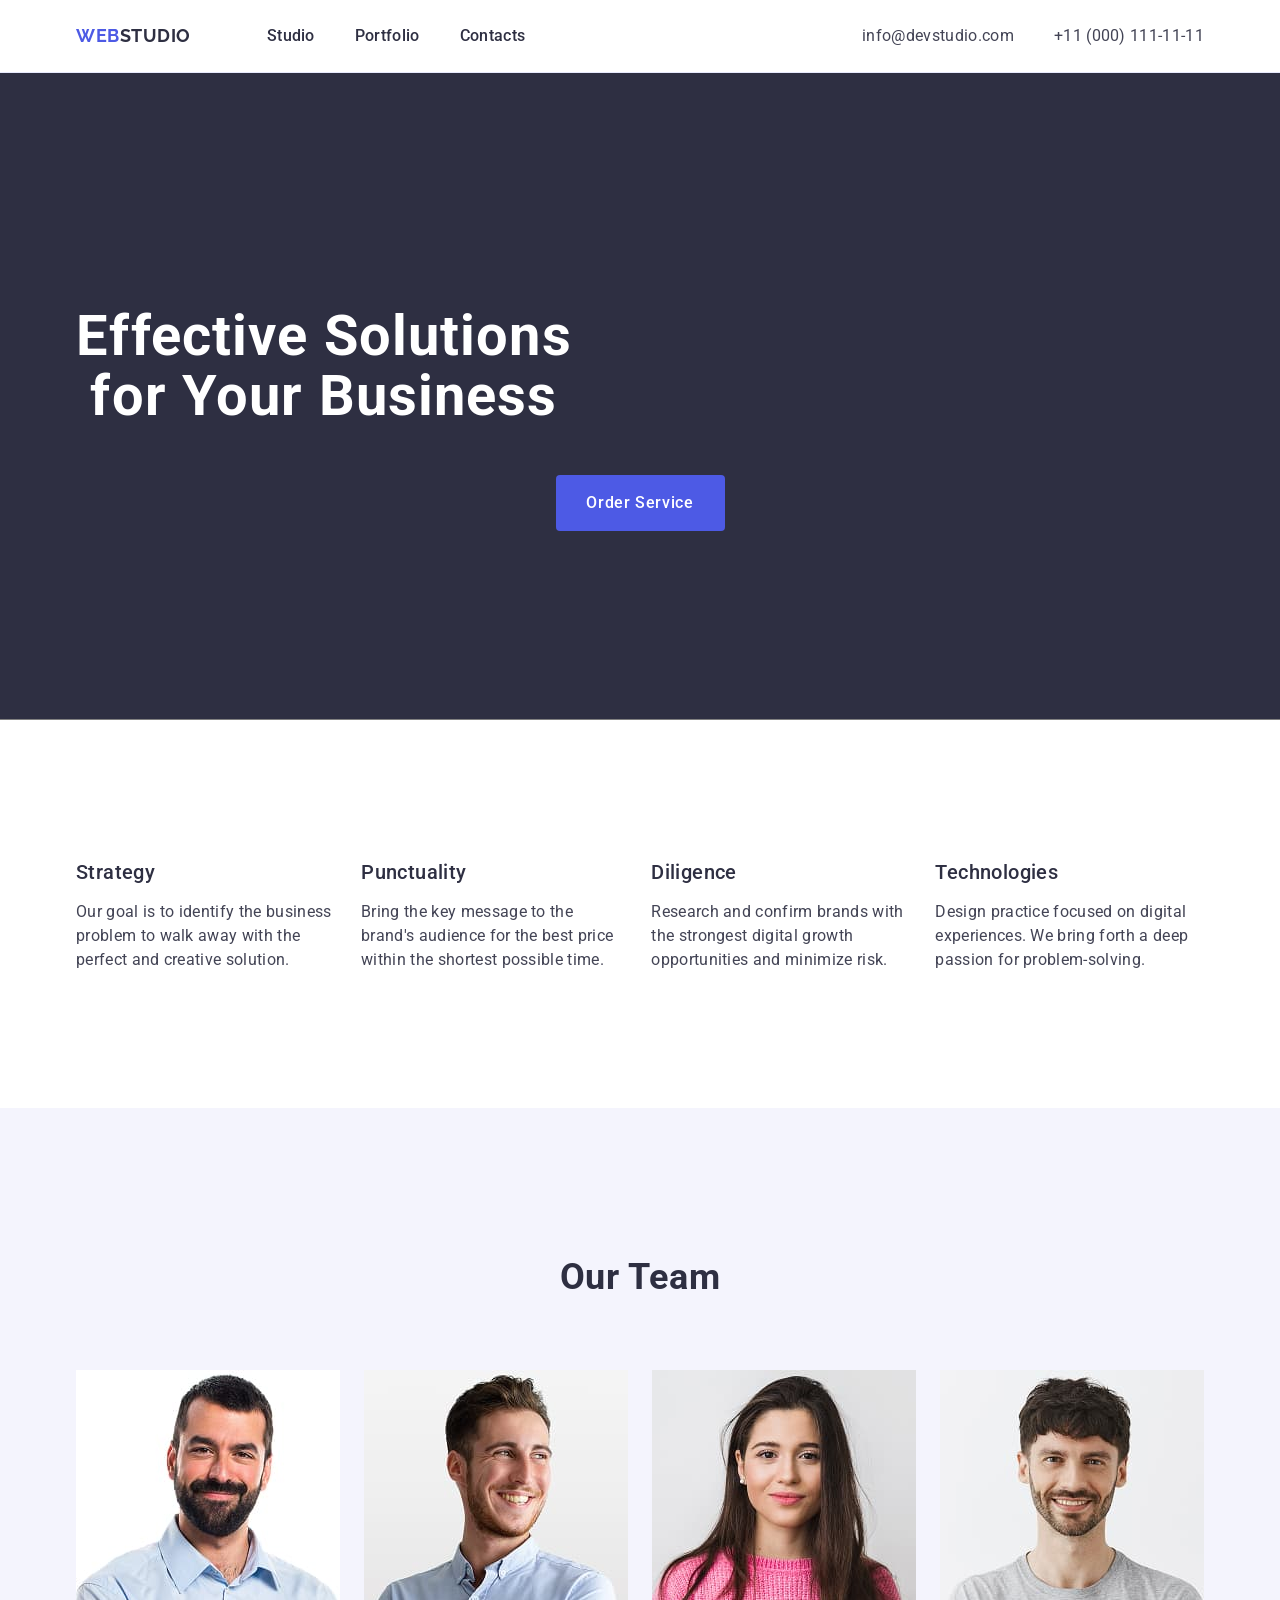
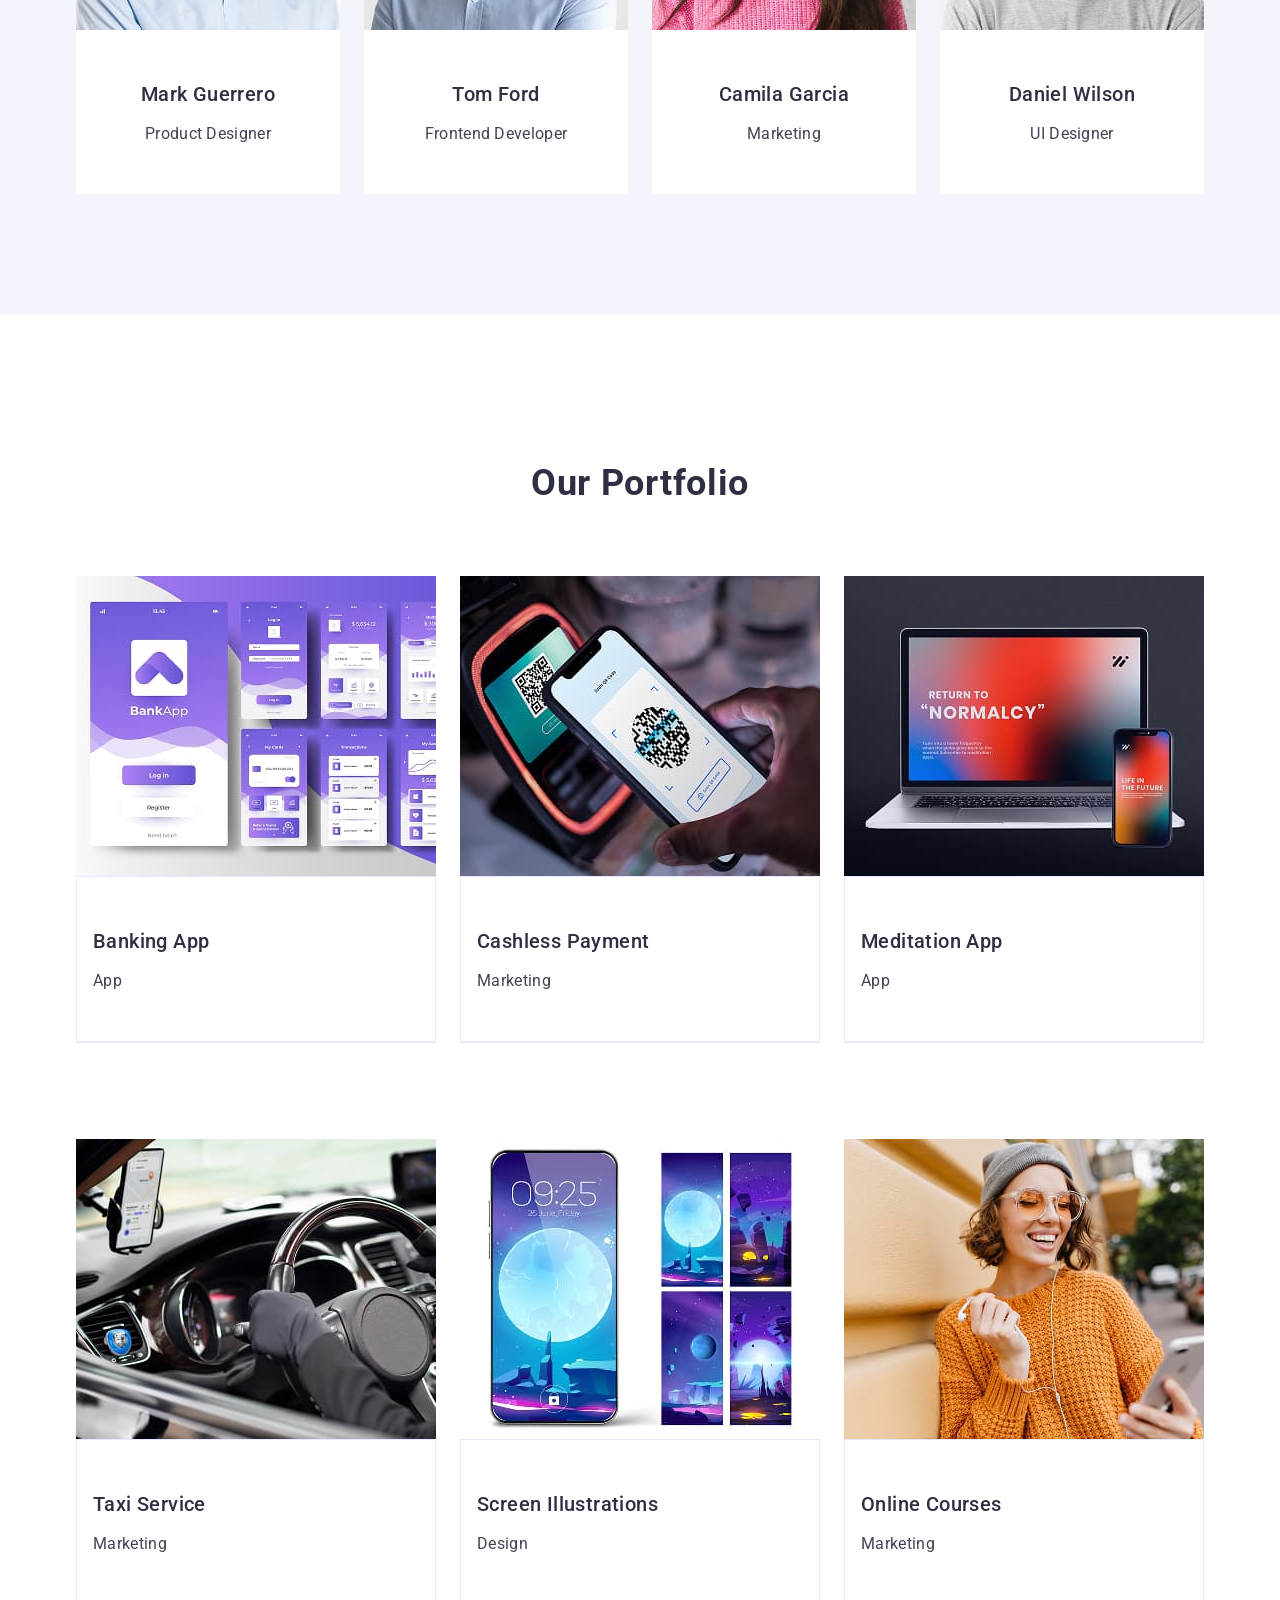
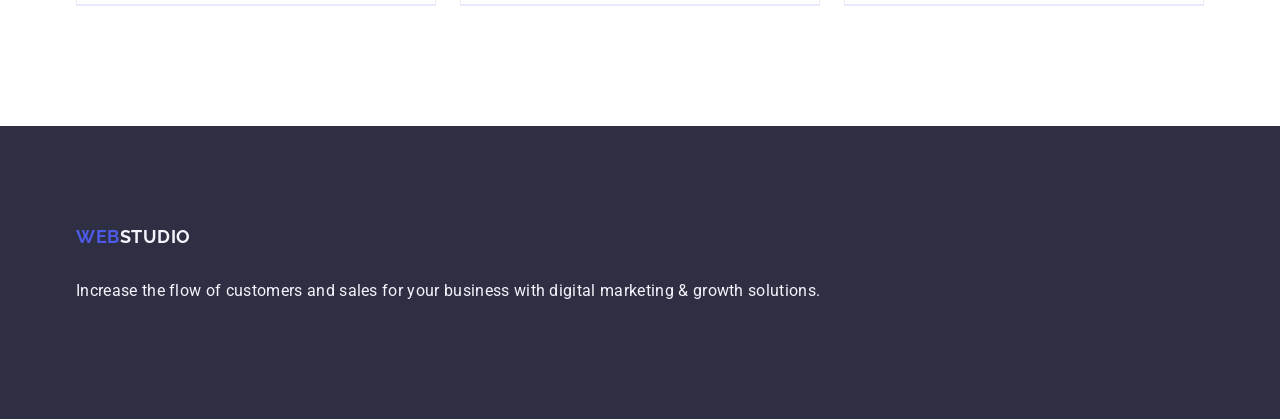
==== commit 4f2ee1f4: "update" ====
--- a/index.html
+++ b/index.html
@@ -21,7 +21,7 @@
     <title>Document</title>
   </head>
   <body>
-    <header>
+    <header class="header">
       <div class="container container-flex">
         <nav class="container-flex nav-container">
           <a href="./index.html" class="logo">Web<span>Studio</span></a>
@@ -54,17 +54,19 @@
     <main>
       <!--Hero-->
       <section class="hero-section">
-        <h1 class="hero-title">
-          Effective Solutions<br />
-          for Your Business
-        </h1>
-        <button type="button" class="hero-btn">Order Service</button>
+        <div class="container">
+          <h1 class="hero-title">
+            Effective Solutions<br />
+            for Your Business
+          </h1>
+          <button type="button" class="hero-btn">Order Service</button>
+        </div>
       </section>
       <!--Features 2 section-->
 
       <section class="section">
         <div class="container">
-          <h2 class="title-hidden">Features</h2>
+          <h2 class="visually-hidden">Features</h2>
           <ul class="container-flex feature-list">
             <li class="feature-item">
               <h3 class="subtitle">Strategy</h3>
--- a/css/styles.css
+++ b/css/styles.css
@@ -1,5 +1,5 @@
 :root{
-    --primary-brand_color: #4D5AE5;
+    --primary-brand_color: #4D5AE5;  
     --press-active-color: #404BBF;
     --dark-bg-color: #2E2F42;
     --primary-background-color: #FFFFFF;
@@ -41,7 +41,7 @@
 
 .container{
     margin: 0 auto;
-    padding: 0 auto;
+    padding: 0 15px;
     max-width:  1158px;
    
 }
@@ -76,8 +76,7 @@
 }
 
 .nav-item{
-    padding-top: 24px;
-    padding-bottom: 24px;
+    padding: 24px 0
 }
 
 .address-list .address-item:not(:last-child){
@@ -139,16 +138,24 @@
     letter-spacing: 0.02em;
     text-align: center;
     margin-bottom: 48px;
+    max-width: 496px;
   }
 
 .hero-btn{
+    display: block;
     background-color: var(--primary-brand_color);
     color: white;
     font-weight: 500;
      line-height: 1.5;
      letter-spacing: 0.04em;
     cursor: pointer;   
-    padding: 16px 32px;
+   
+    margin-left: auto;
+    margin-right: auto;
+    min-width: 169px;
+    height: 56px;
+    border: none;
+    border-radius: 4px;
 }
 
 .hero-btn:hover,
@@ -165,9 +172,14 @@
     flex-basis: calc((100% -3*24px)/4);
 }
 
-.title-hidden{
-    visibility: hidden;
-}
+.visually-hidden{
+    overflow: hidden;
+    position: absolute;
+    width: 1px;
+    height: 1px;
+    margin: -1px;
+}
+
 .subtitle{
     color: var(--dark-bg-color);
     font-size: 20px;
@@ -208,7 +220,7 @@
 .team-item{
     background-color: var(--primary-background-color);
     border-radius: 0px 0px 4px 4px;
-
+    width: calc((100%-3*24px) / 4);
 }
 
 .team-section .subtitle{
@@ -240,7 +252,10 @@
 .portfolio-section .title{
     letter-spacing: 0.02em
 }
-
+.portfolio-item .text-block{
+    padding: 32px 16px;
+    border: 1px solid var(--border-bottom-color);
+}
 /*footer*/
 .footer-section {
     background-color: var(--dark-bg-color);  
